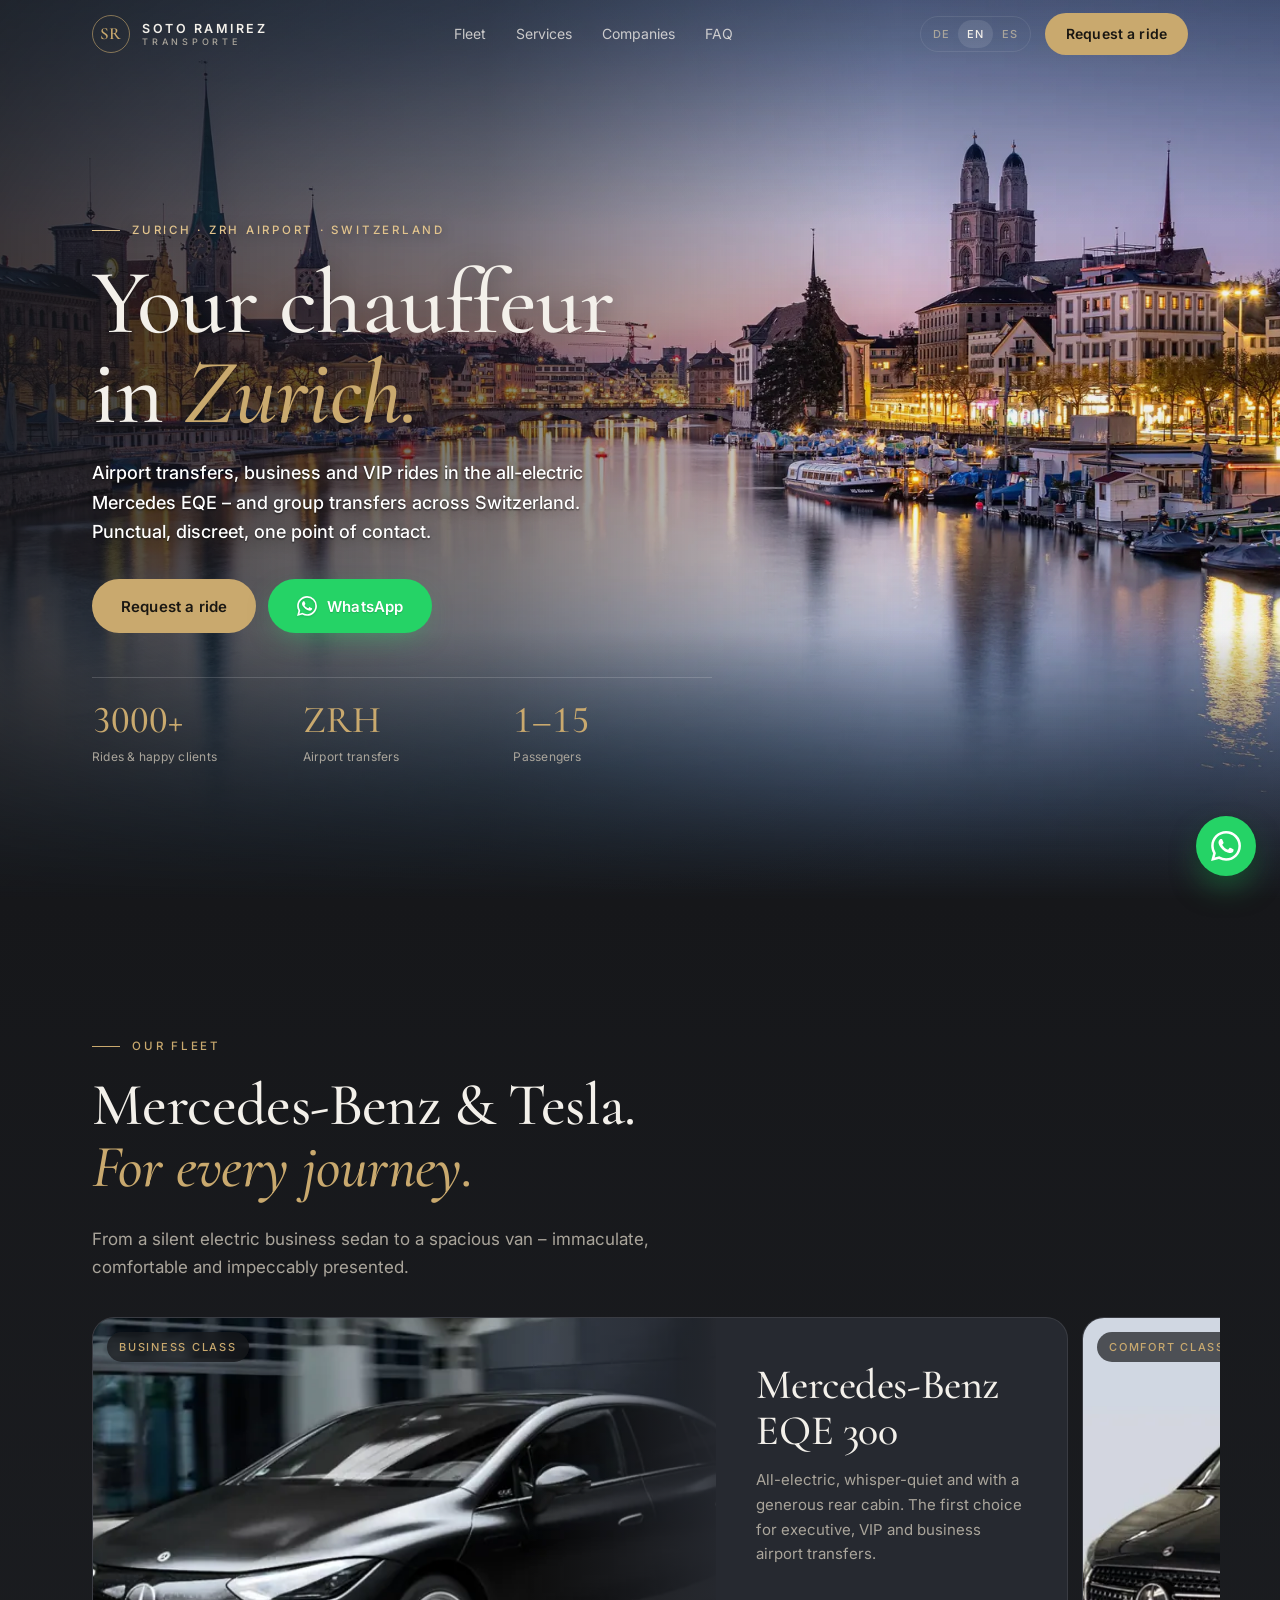
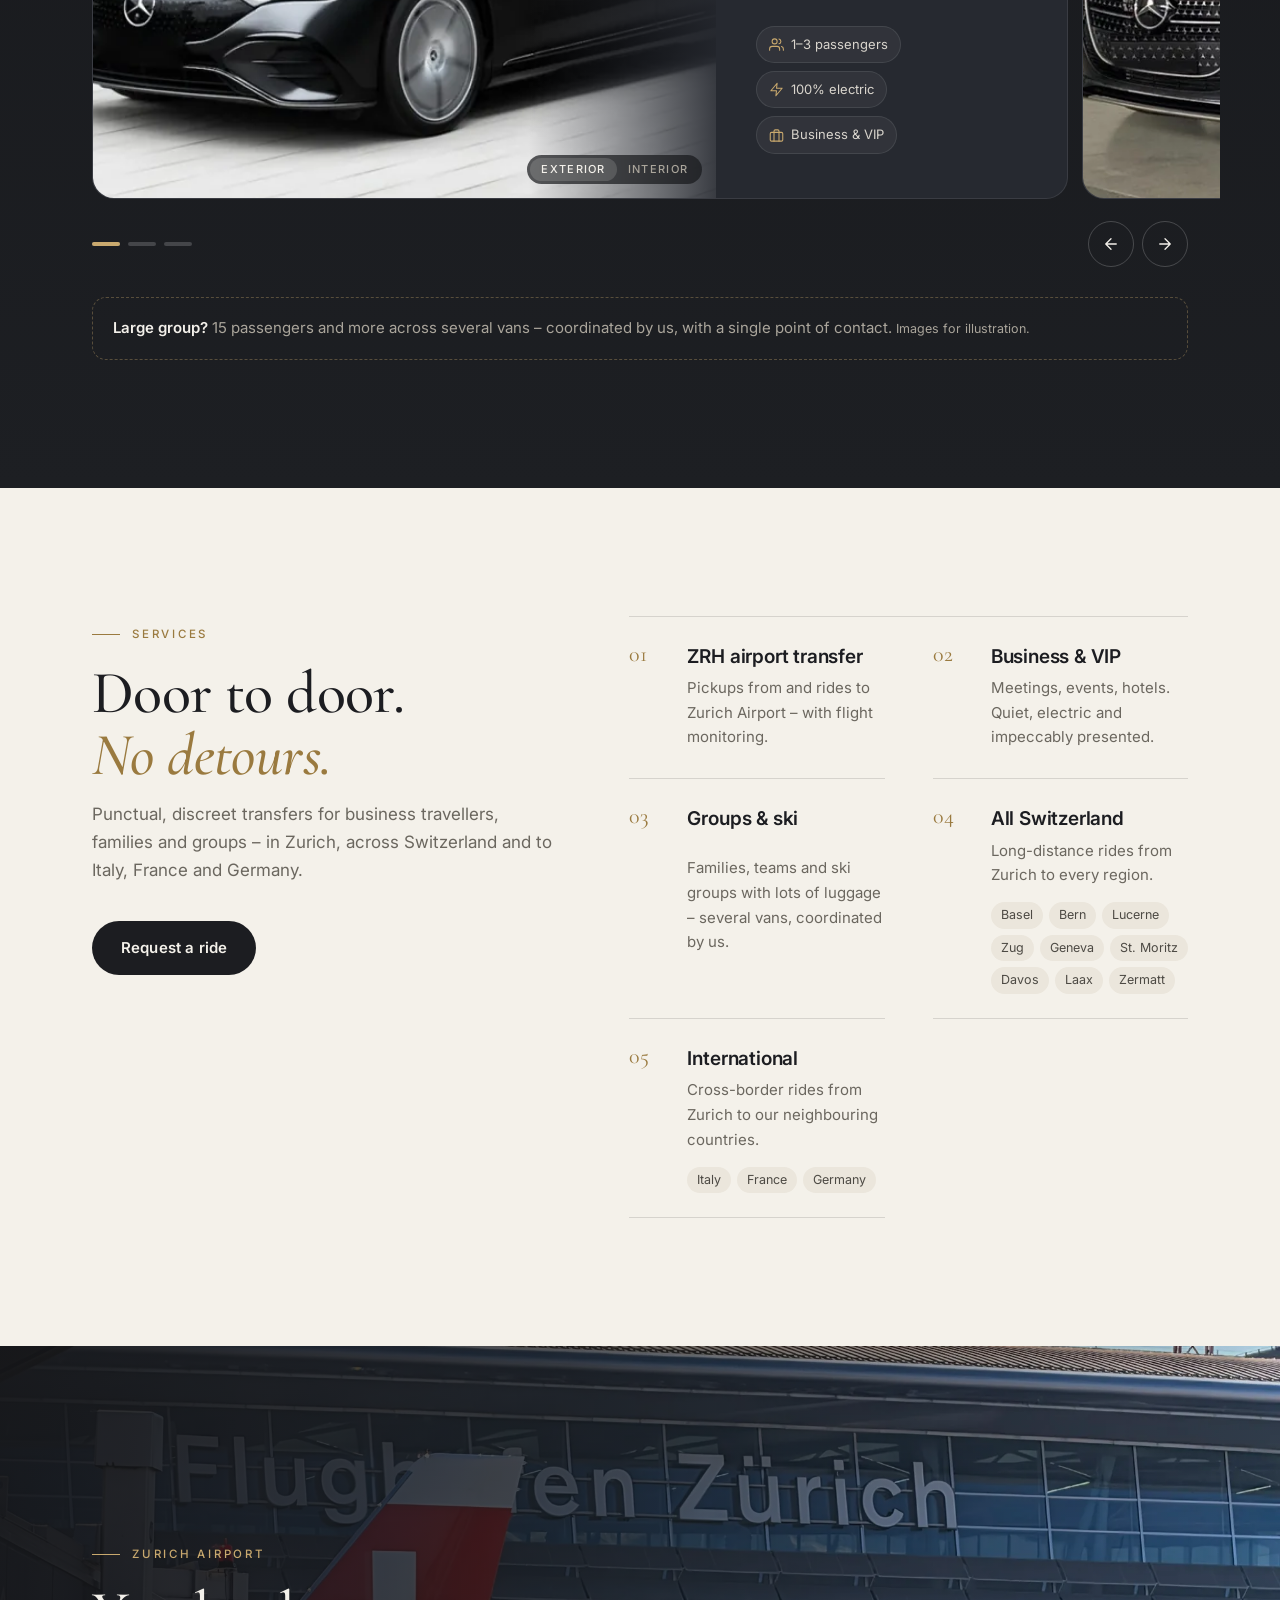
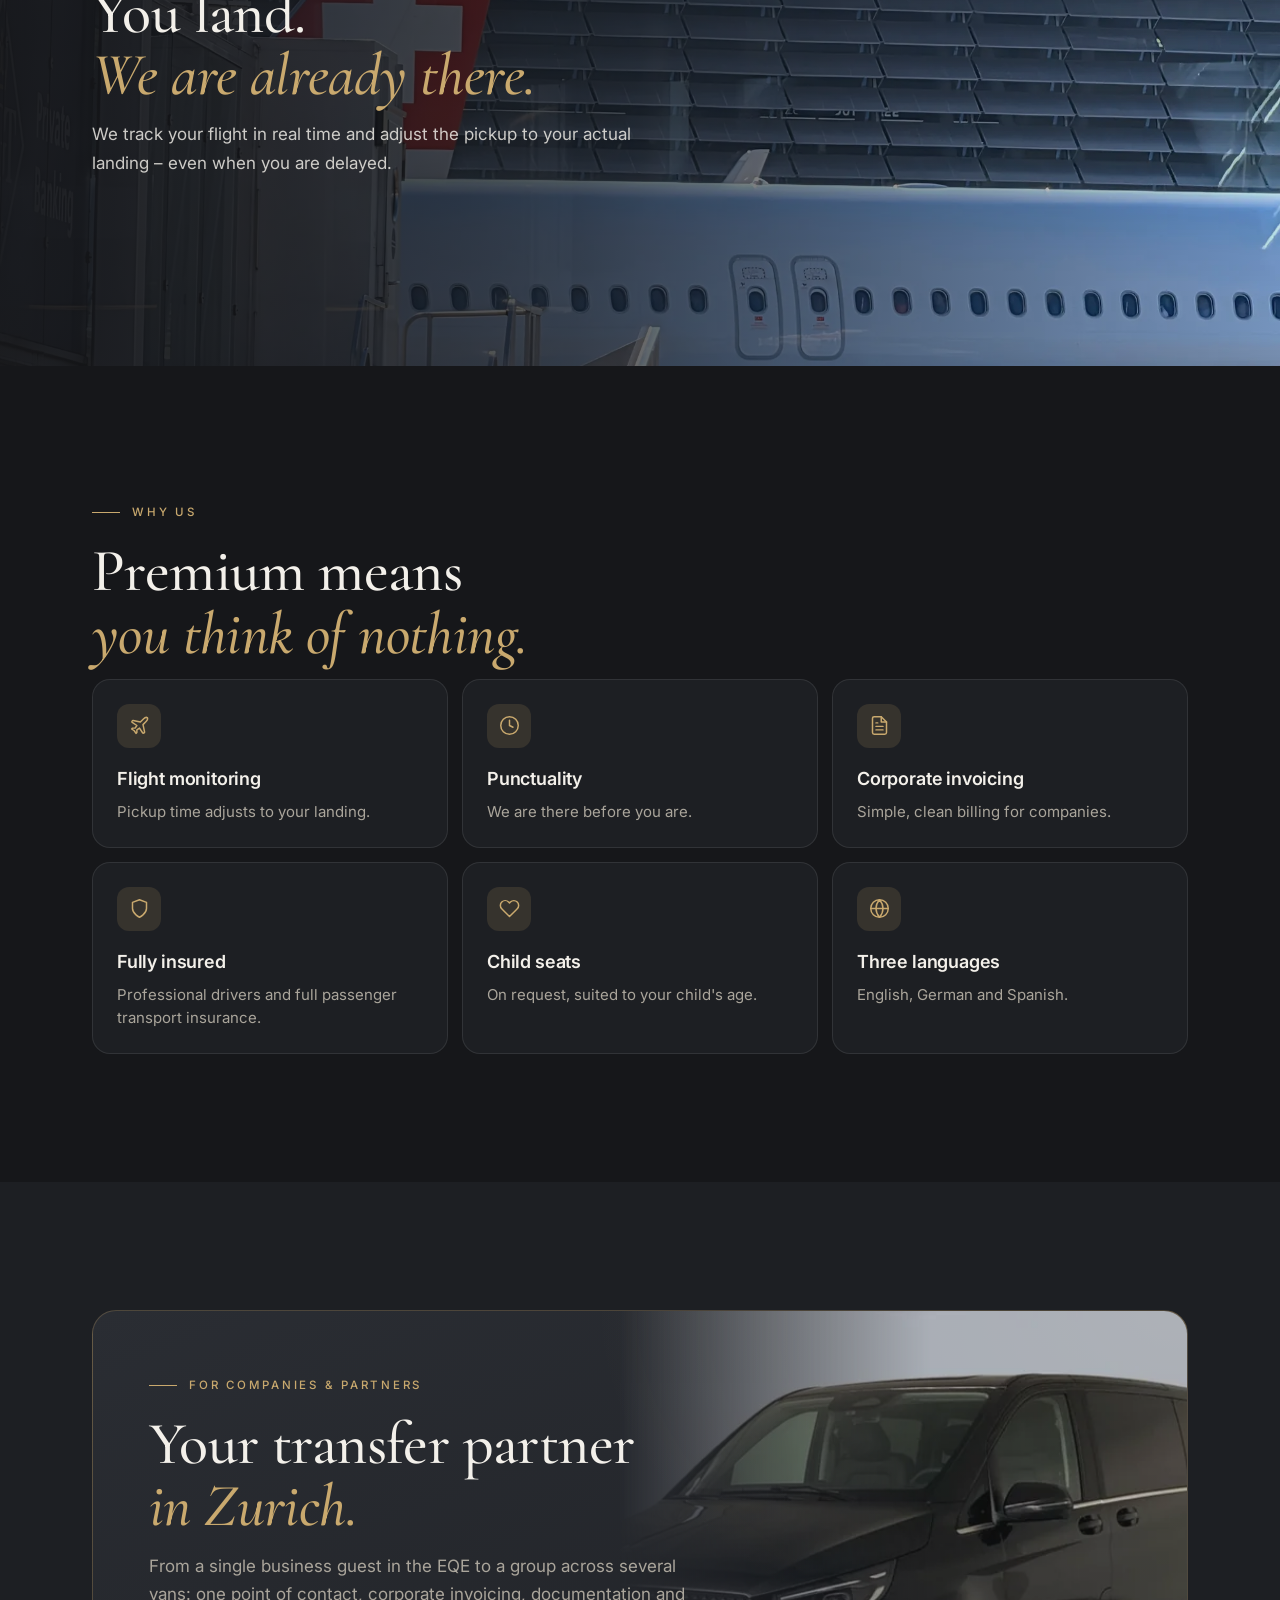
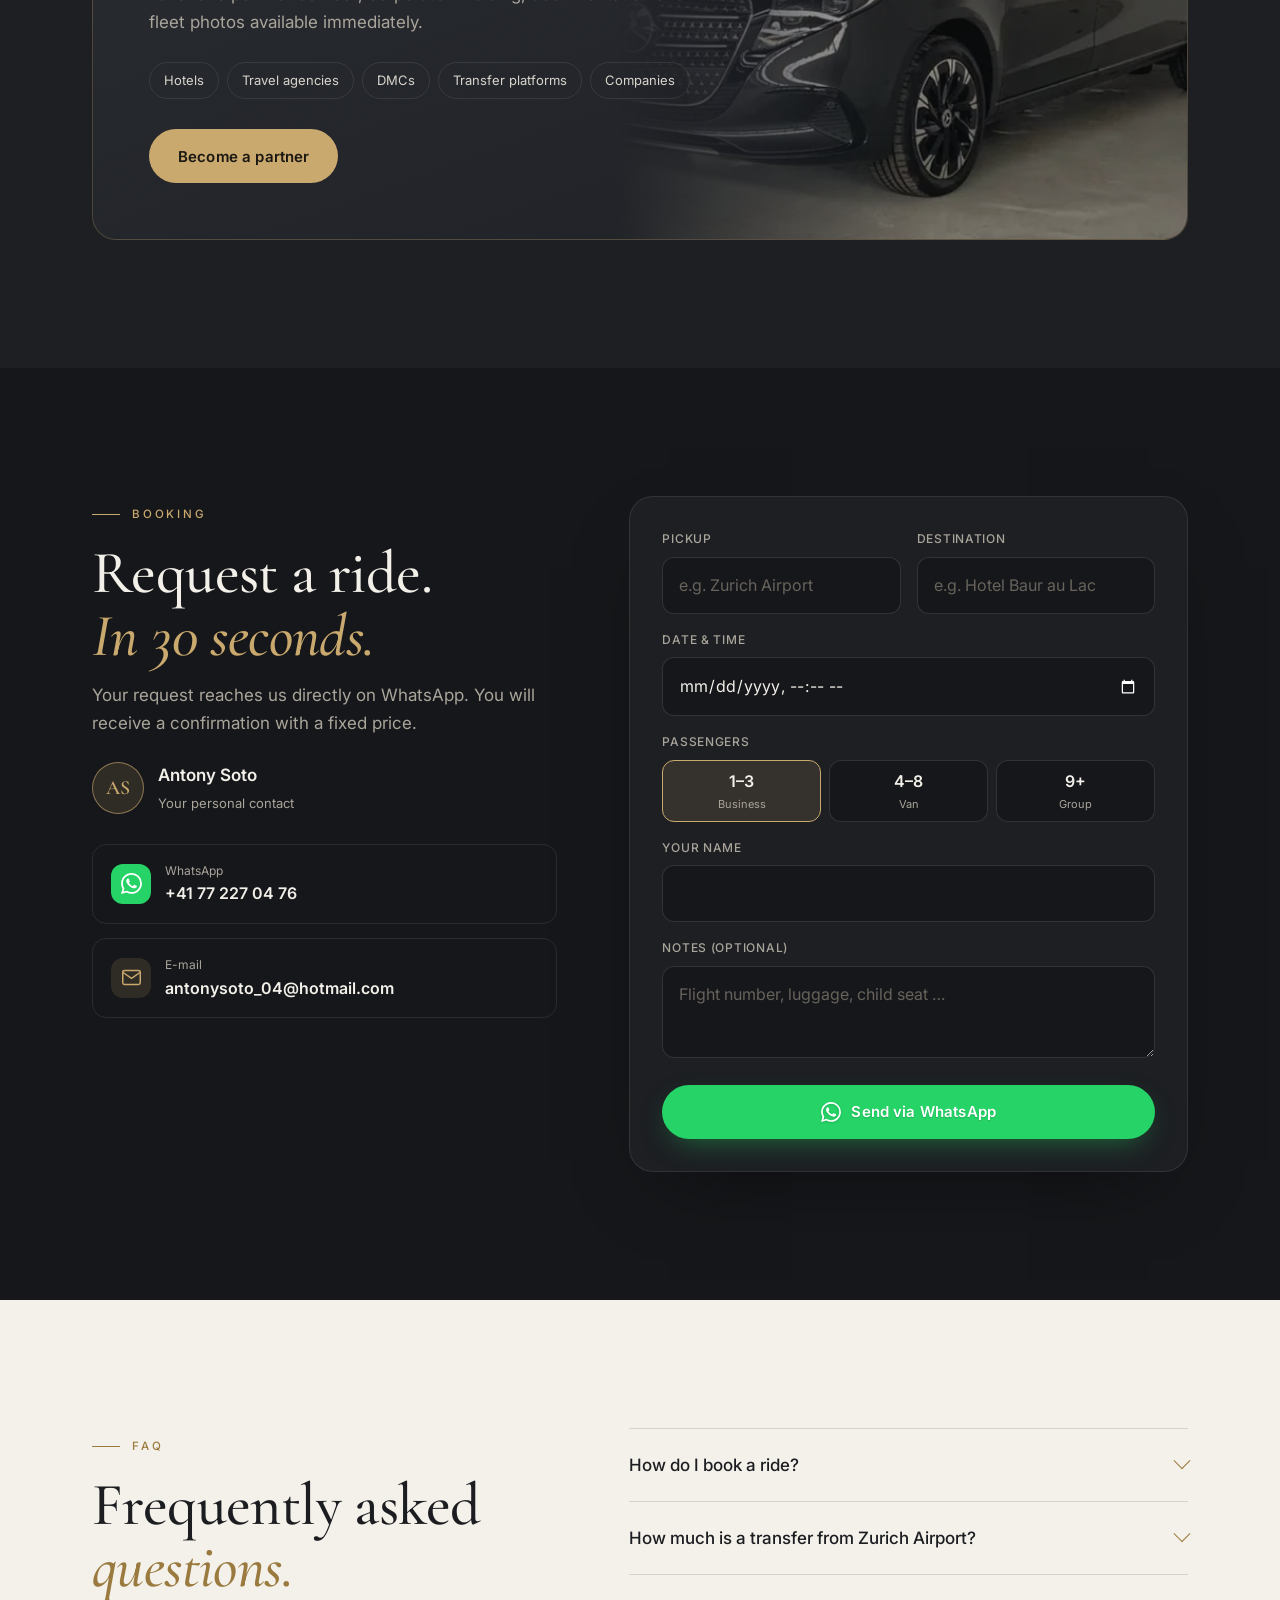
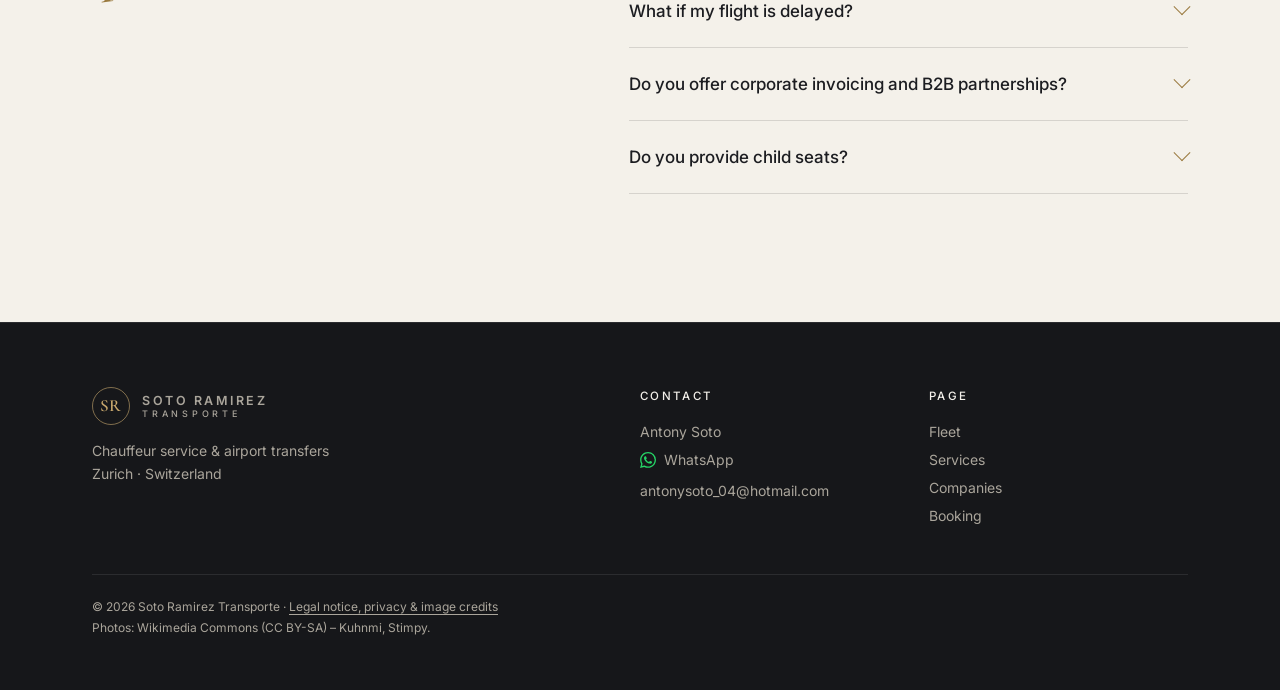
==== index.html @ fb83e397 "Sitio web Soto Executive (sotorexecutive.ch) Co-Authored-By: Claude Opus 5.5 <noreply@anthropic.com>" ====
<!doctype html>
<html lang="en">
<head>
<meta charset="utf-8">
<meta name="viewport" content="width=device-width, initial-scale=1, viewport-fit=cover">
<title>Chauffeur &amp; Airport Transfer Zurich | Soto Ramirez Transporte</title>
<meta name="description" content="Premium chauffeur service in Zurich: Zurich Airport (ZRH) transfers, business &amp; VIP rides in the all-electric Mercedes EQE, group and ski transfers by V-Class. All of Switzerland. Request a ride on WhatsApp.">
<meta name="theme-color" content="#16171a">
<link rel="canonical" href="https://sotorexecutive.ch/">
<link rel="alternate" hreflang="en" href="https://sotorexecutive.ch/">
<link rel="alternate" hreflang="de" href="https://sotorexecutive.ch/de/">
<link rel="alternate" hreflang="es" href="https://sotorexecutive.ch/es/">
<link rel="alternate" hreflang="x-default" href="https://sotorexecutive.ch/">
<meta property="og:type" content="website">
<meta property="og:locale" content="en_GB">
<meta property="og:site_name" content="Soto Ramirez Transporte">
<meta property="og:title" content="Chauffeur &amp; Airport Transfer Zurich">
<meta property="og:description" content="Business, VIP and group transfers from Zurich and ZRH airport – across Switzerland.">
<meta property="og:url" content="https://sotorexecutive.ch/">
<meta property="og:image" content="https://sotorexecutive.ch/assets/img/og.jpg">
<meta name="twitter:card" content="summary_large_image">
<link rel="icon" href="assets/favicon.svg" type="image/svg+xml">
<link rel="preload" as="image" href="assets/img/zurich-1200.webp" imagesrcset="assets/img/zurich-1200.webp 1200w, assets/img/zurich-2000.webp 2000w" imagesizes="100vw">
<link rel="preconnect" href="https://fonts.googleapis.com">
<link rel="preconnect" href="https://fonts.gstatic.com" crossorigin>
<link rel="stylesheet" href="https://fonts.googleapis.com/css2?family=Cormorant+Garamond:ital,wght@0,500;0,600;1,500&family=Inter:wght@400;500;600&display=swap">
<link rel="stylesheet" href="assets/styles.css">
<script>document.documentElement.classList.add('js')</script>
<script type="application/ld+json">
{
  "@context": "https://schema.org",
  "@graph": [
    {
      "@type": "LocalBusiness",
      "@id": "https://sotorexecutive.ch/#business",
      "name": "Soto Ramirez Transporte",
      "description": "Premium chauffeur service and airport transfers in Zurich and across Switzerland.",
      "url": "https://sotorexecutive.ch/",
      "telephone": "+41772270476",
      "image": "https://sotorexecutive.ch/assets/img/og.jpg",
      "address": {"@type": "PostalAddress", "addressLocality": "Zürich", "addressRegion": "ZH", "addressCountry": "CH"},
      "geo": {"@type": "GeoCoordinates", "latitude": 47.3769, "longitude": 8.5417},
      "areaServed": [
        {"@type": "City", "name": "Zürich"},
        {"@type": "Airport", "name": "Zurich Airport", "iataCode": "ZRH"},
        {"@type": "Country", "name": "Switzerland"},
        {"@type": "Country", "name": "Italy"},
        {"@type": "Country", "name": "France"},
        {"@type": "Country", "name": "Germany"}
      ],
      "knowsLanguage": ["de", "en", "es"],
      "hasOfferCatalog": {
        "@type": "OfferCatalog",
        "name": "Transfer services",
        "itemListElement": [
          {"@type": "Offer", "itemOffered": {"@type": "Service", "name": "Zurich Airport transfer (ZRH)"}},
          {"@type": "Offer", "itemOffered": {"@type": "Service", "name": "Business & VIP chauffeur service"}},
          {"@type": "Offer", "itemOffered": {"@type": "Service", "name": "Group and ski transfers"}},
          {"@type": "Offer", "itemOffered": {"@type": "Service", "name": "Long-distance rides across Switzerland"}},
          {"@type": "Offer", "itemOffered": {"@type": "Service", "name": "International rides to Italy, France and Germany"}}
        ]
      }
    },
    {
      "@type": "FAQPage",
      "mainEntity": [
        {"@type": "Question", "name": "How do I book a ride?", "acceptedAnswer": {"@type": "Answer", "text": "Fill in the request form or message us directly on WhatsApp. You will receive a confirmation with a fixed price."}},
        {"@type": "Question", "name": "How much is a transfer from Zurich Airport?", "acceptedAnswer": {"@type": "Answer", "text": "The price depends on route, vehicle and time. Send us your pickup and destination and you will receive a binding quote in advance."}},
        {"@type": "Question", "name": "What if my flight is delayed?", "acceptedAnswer": {"@type": "Answer", "text": "We monitor your flight and adjust the pickup time to your actual landing."}},
        {"@type": "Question", "name": "Do you offer corporate invoicing and B2B partnerships?", "acceptedAnswer": {"@type": "Answer", "text": "Yes. Companies, hotels, travel agencies and DMCs get corporate invoicing and a dedicated point of contact."}},
        {"@type": "Question", "name": "Do you provide child seats?", "acceptedAnswer": {"@type": "Answer", "text": "Yes, on request. Please include the child's age in your request."}}
      ]
    }
  ]
}
</script>
</head>
<body>
<svg width="0" height="0" style="position:absolute" aria-hidden="true">
  <defs>
    <symbol id="i-wa" viewBox="0 0 24 24" fill="currentColor"><path d="M17.472 14.382c-.297-.149-1.758-.867-2.03-.967-.273-.099-.471-.148-.67.15-.197.297-.767.966-.94 1.164-.173.199-.347.223-.644.075-.297-.15-1.255-.463-2.39-1.475-.883-.788-1.48-1.761-1.653-2.059-.173-.297-.018-.458.13-.606.134-.133.298-.347.446-.52.149-.174.198-.298.298-.497.099-.198.05-.371-.025-.52-.075-.149-.669-1.612-.916-2.207-.242-.579-.487-.5-.669-.51-.173-.008-.371-.01-.57-.01-.198 0-.52.074-.792.372-.272.297-1.04 1.016-1.04 2.479 0 1.462 1.065 2.875 1.213 3.074.149.198 2.096 3.2 5.077 4.487.709.306 1.262.489 1.694.625.712.227 1.36.195 1.871.118.571-.085 1.758-.719 2.006-1.413.248-.694.248-1.289.173-1.413-.074-.124-.272-.198-.57-.347m-5.421 7.403h-.004a9.87 9.87 0 01-5.031-1.378l-.361-.214-3.741.982.998-3.648-.235-.374a9.86 9.86 0 01-1.51-5.26c.001-5.45 4.436-9.884 9.888-9.884 2.64 0 5.122 1.03 6.988 2.898a9.825 9.825 0 012.893 6.994c-.003 5.45-4.437 9.884-9.885 9.884m8.413-18.297A11.815 11.815 0 0012.05 0C5.495 0 .16 5.335.157 11.892c0 2.096.547 4.142 1.588 5.945L.057 24l6.305-1.654a11.882 11.882 0 005.683 1.448h.005c6.554 0 11.89-5.335 11.893-11.893a11.821 11.821 0 00-3.48-8.413Z"/></symbol>
    <symbol id="i-mail" viewBox="0 0 24 24" fill="none" stroke="currentColor" stroke-width="1.7" stroke-linecap="round" stroke-linejoin="round"><rect x="2" y="4" width="20" height="16" rx="2"/><path d="m22 6-10 7L2 6"/></symbol>
    <symbol id="i-left" viewBox="0 0 24 24" fill="none" stroke="currentColor" stroke-width="1.7" stroke-linecap="round" stroke-linejoin="round"><path d="M19 12H5M12 19l-7-7 7-7"/></symbol>
    <symbol id="i-right" viewBox="0 0 24 24" fill="none" stroke="currentColor" stroke-width="1.7" stroke-linecap="round" stroke-linejoin="round"><path d="M5 12h14M12 5l7 7-7 7"/></symbol>
    <symbol id="i-users" viewBox="0 0 24 24" fill="none" stroke="currentColor" stroke-width="1.7" stroke-linecap="round" stroke-linejoin="round"><path d="M17 21v-2a4 4 0 0 0-4-4H5a4 4 0 0 0-4 4v2"/><circle cx="9" cy="7" r="4"/><path d="M23 21v-2a4 4 0 0 0-3-3.87M16 3.13a4 4 0 0 1 0 7.75"/></symbol>
    <symbol id="i-bolt" viewBox="0 0 24 24" fill="none" stroke="currentColor" stroke-width="1.7" stroke-linecap="round" stroke-linejoin="round"><path d="M13 2 3 14h9l-1 8 10-12h-9l1-8z"/></symbol>
    <symbol id="i-case" viewBox="0 0 24 24" fill="none" stroke="currentColor" stroke-width="1.7" stroke-linecap="round" stroke-linejoin="round"><rect x="2" y="7" width="20" height="14" rx="2"/><path d="M16 21V5a2 2 0 0 0-2-2h-4a2 2 0 0 0-2 2v16"/></symbol>
    <symbol id="i-plane" viewBox="0 0 24 24" fill="none" stroke="currentColor" stroke-width="1.7" stroke-linecap="round" stroke-linejoin="round"><path d="M17.8 19.2 16 11l3.5-3.5C21 6 21.5 4 21 3c-1-.5-3 0-4.5 1.5L13 8 4.8 6.2c-.5-.1-.9.1-1.1.5l-.3.5c-.2.5-.1 1 .3 1.3L9 12l-2 3H4l-1 1 3 2 2 3 1-1v-3l3-2 3.5 5.3c.3.4.8.5 1.3.3l.5-.2c.4-.3.6-.7.5-1.2z"/></symbol>
    <symbol id="i-clock" viewBox="0 0 24 24" fill="none" stroke="currentColor" stroke-width="1.7" stroke-linecap="round" stroke-linejoin="round"><circle cx="12" cy="12" r="10"/><path d="M12 6v6l4 2"/></symbol>
    <symbol id="i-file" viewBox="0 0 24 24" fill="none" stroke="currentColor" stroke-width="1.7" stroke-linecap="round" stroke-linejoin="round"><path d="M14 2H6a2 2 0 0 0-2 2v16a2 2 0 0 0 2 2h12a2 2 0 0 0 2-2V8z"/><path d="M14 2v6h6M16 13H8M16 17H8M10 9H8"/></symbol>
    <symbol id="i-shield" viewBox="0 0 24 24" fill="none" stroke="currentColor" stroke-width="1.7" stroke-linecap="round" stroke-linejoin="round"><path d="M12 22s8-4 8-10V5l-8-3-8 3v7c0 6 8 10 8 10z"/></symbol>
    <symbol id="i-globe" viewBox="0 0 24 24" fill="none" stroke="currentColor" stroke-width="1.7" stroke-linecap="round" stroke-linejoin="round"><circle cx="12" cy="12" r="10"/><path d="M2 12h20M12 2a15.3 15.3 0 0 1 4 10 15.3 15.3 0 0 1-4 10 15.3 15.3 0 0 1-4-10 15.3 15.3 0 0 1 4-10z"/></symbol>
    <symbol id="i-heart" viewBox="0 0 24 24" fill="none" stroke="currentColor" stroke-width="1.7" stroke-linecap="round" stroke-linejoin="round"><path d="M20.84 4.61a5.5 5.5 0 0 0-7.78 0L12 5.67l-1.06-1.06a5.5 5.5 0 0 0-7.78 7.78l1.06 1.06L12 21.23l7.78-7.78 1.06-1.06a5.5 5.5 0 0 0 0-7.78z"/></symbol>
  </defs>
</svg>
<a class="skip" href="#main">Skip to content</a>

<header class="top">
  <div class="wrap">
    <a class="logo" href="./" aria-label="Soto Ramirez Transporte – Home">
      <span class="logo-mark" translate="no">SR</span>
      <span class="logo-text" translate="no">SOTO RAMIREZ<small>TRANSPORTE</small></span>
    </a>
    <ul class="menu">
      <li><a href="#fleet">Fleet</a></li>
      <li><a href="#services">Services</a></li>
      <li><a href="#partners">Companies</a></li>
      <li><a href="#faq">FAQ</a></li>
    </ul>
    <div class="top-right">
      <nav class="lang" aria-label="Language"><a href="de/" hreflang="de">DE</a><a href="./" aria-current="page" hreflang="en">EN</a><a href="es/" hreflang="es">ES</a></nav>
      <a class="btn btn-gold btn-sm" href="#book">Request a ride</a>
    </div>
  </div>
</header>

<main id="main">
  <div class="hero">
    <div class="hero-bg">
      <img src="assets/img/zurich-1200.webp" srcset="assets/img/zurich-1200.webp 1200w, assets/img/zurich-2000.webp 2000w" sizes="100vw" alt="Zurich at blue hour with the Limmat river, Fraumünster and Grossmünster" fetchpriority="high">
    </div>
    <div class="wrap intro">
      <p class="eyebrow">Zurich · ZRH Airport · Switzerland</p>
      <h1>Your chauffeur<br>in <em>Zurich.</em></h1>
      <p class="lead">Airport transfers, business and VIP rides in the all-electric Mercedes EQE – and group transfers across Switzerland. Punctual, discreet, one point of contact.</p>
      <div class="cta">
        <a class="btn btn-gold" href="#book">Request a ride</a>
        <a class="btn btn-wa" href="https://wa.me/41772270476" target="_blank" rel="noopener"><svg><use href="#i-wa"/></svg>WhatsApp</a>
      </div>
      <!-- Key figures: example values – replace with real numbers before publishing (data-count) -->
      <ul class="hero-facts stats">
        <li><strong><span data-count="3000">3000</span>+</strong><span>Rides &amp; happy clients</span></li>
        <li><strong>ZRH</strong><span>Airport transfers</span></li>
        <li><strong>1–15</strong><span>Passengers</span></li>
      </ul>
    </div>
  </div>

  <section class="fleet" id="fleet" aria-labelledby="h-fleet">
    <div class="wrap">
      <div class="head-row reveal">
        <div>
          <p class="eyebrow">Our fleet</p>
          <h2 id="h-fleet">Mercedes-Benz &amp; Tesla.<br><em>For every journey.</em></h2>
        </div>
        <p class="sub">From a silent electric business sedan to a spacious van – immaculate, comfortable and impeccably presented.</p>
      </div>

      <div class="slider reveal" aria-roledescription="carousel" aria-label="Fleet">
        <div class="track">
          <article class="slide" aria-roledescription="slide" aria-label="1 / 3">
            <div class="slide-img gallery">
              <span class="badge">Business Class</span>
              <img src="assets/img/eqe-800.webp" srcset="assets/img/eqe-800.webp 800w, assets/img/eqe-1200.webp 1200w" sizes="(min-width:980px) 700px, 90vw" alt="Black Mercedes-Benz EQE 300, all-electric business sedan" loading="lazy" width="1200" height="675">
              <img src="assets/img/eqe-interior-800.webp" srcset="assets/img/eqe-interior-800.webp 800w, assets/img/eqe-interior-1600.webp 1600w" sizes="(min-width:980px) 700px, 90vw" alt="Mercedes-Benz EQE interior with ambient lighting" loading="lazy" width="1600" height="1067">
              <div class="views" role="group" aria-label="View"><button type="button" aria-pressed="true">Exterior</button><button type="button" aria-pressed="false">Interior</button></div>
            </div>
            <div class="slide-body">
              <h3>Mercedes-Benz EQE 300</h3>
              <p>All-electric, whisper-quiet and with a generous rear cabin. The first choice for executive, VIP and business airport transfers.</p>
              <ul class="specs">
                <li><svg><use href="#i-users"/></svg>1–3 passengers</li>
                <li><svg><use href="#i-bolt"/></svg>100% electric</li>
                <li><svg><use href="#i-case"/></svg>Business &amp; VIP</li>
              </ul>
            </div>
          </article>
          <article class="slide" aria-roledescription="slide" aria-label="2 / 3">
            <div class="slide-img">
              <span class="badge">Comfort Class</span>
              <img src="assets/img/v-klasse-800.webp" srcset="assets/img/v-klasse-800.webp 800w, assets/img/v-klasse-1024.webp 1024w" sizes="(min-width:980px) 700px, 90vw" alt="Black Mercedes-Benz V-Class" loading="lazy" width="1024" height="640">
            </div>
            <div class="slide-body">
              <h3>Mercedes V-Class</h3>
              <p>A generous cabin for families, groups and ski trips – with plenty of room for luggage and equipment.</p>
              <ul class="specs">
                <li><svg><use href="#i-users"/></svg>up to 7 passengers</li>
                <li><svg><use href="#i-case"/></svg>Lots of luggage</li>
                <li><svg><use href="#i-heart"/></svg>Family &amp; ski</li>
              </ul>
            </div>
          </article>
          <article class="slide" aria-roledescription="slide" aria-label="3 / 3">
            <div class="slide-img">
              <span class="badge">Business Class</span>
              <img src="assets/img/tesla-model-s-768.webp" alt="Black Tesla Model S" loading="lazy" width="768" height="510">
            </div>
            <div class="slide-body">
              <h3>Tesla Model S</h3>
              <p>All-electric sedan in black – quiet, spacious and modern. Ideal for business rides and longer journeys.</p>
              <ul class="specs">
                <li><svg><use href="#i-users"/></svg>1–3 passengers</li>
                <li><svg><use href="#i-bolt"/></svg>100% electric</li>
                <li><svg><use href="#i-case"/></svg>Business</li>
              </ul>
            </div>
          </article>
        </div>
        <div class="slider-ui">
          <div class="dots"></div>
          <div class="arrows">
            <button class="prev" type="button" aria-label="Previous vehicle"><svg><use href="#i-left"/></svg></button>
            <button class="next" type="button" aria-label="Next vehicle"><svg><use href="#i-right"/></svg></button>
          </div>
        </div>
      </div>

      <p class="fleet-note reveal"><strong>Large group?</strong> 15 passengers and more across several vans – coordinated by us, with a single point of contact. <small>Images for illustration.</small></p>
    </div>
  </section>

  <section class="light" id="services" aria-labelledby="h-services">
    <div class="wrap split">
      <div class="reveal">
        <p class="eyebrow">Services</p>
        <h2 id="h-services">Door to door.<br><em>No detours.</em></h2>
        <p class="sub">Punctual, discreet transfers for business travellers, families and groups – in Zurich, across Switzerland and to Italy, France and Germany.</p>
        <a class="btn btn-dark" href="#book">Request a ride</a>
      </div>
      <ul class="services reveal">
        <li><span class="n">01</span><h3>ZRH airport transfer</h3><p>Pickups from and rides to Zurich Airport – with flight monitoring.</p></li>
        <li><span class="n">02</span><h3>Business &amp; VIP</h3><p>Meetings, events, hotels. Quiet, electric and impeccably presented.</p></li>
        <li><span class="n">03</span><h3>Groups &amp; ski</h3><p>Families, teams and ski groups with lots of luggage – several vans, coordinated by us.</p></li>
        <li><span class="n">04</span><h3>All Switzerland</h3><p>Long-distance rides from Zurich to every region.</p>
          <p class="cities"><span>Basel</span><span>Bern</span><span>Lucerne</span><span>Zug</span><span>Geneva</span><span>St. Moritz</span><span>Davos</span><span>Laax</span><span>Zermatt</span></p></li>
        <li><span class="n">05</span><h3>International</h3><p>Cross-border rides from Zurich to our neighbouring countries.</p>
          <p class="cities"><span>Italy</span><span>France</span><span>Germany</span></p></li>
      </ul>
    </div>
  </section>

  <section class="band" aria-labelledby="h-airport">
    <div class="band-inner">
      <img src="assets/img/flughafen-800.webp" srcset="assets/img/flughafen-800.webp 800w, assets/img/flughafen-2000.webp 2000w" sizes="100vw" alt="Zurich Airport with a Swiss aircraft at the gate" loading="lazy">
      <div class="wrap reveal">
        <p class="eyebrow">Zurich Airport</p>
        <h2 id="h-airport">You land.<br><em>We are already there.</em></h2>
        <p class="sub">We track your flight in real time and adjust the pickup to your actual landing – even when you are delayed.</p>
      </div>
    </div>
  </section>

  <section aria-labelledby="h-why">
    <div class="wrap">
      <div class="head-row reveal">
        <div>
          <p class="eyebrow">Why us</p>
          <h2 id="h-why">Premium means<br><em>you think of nothing.</em></h2>
        </div>
      </div>
      <ul class="features">
        <li class="reveal"><span class="ico"><svg><use href="#i-plane"/></svg></span><h3>Flight monitoring</h3><p>Pickup time adjusts to your landing.</p></li>
        <li class="reveal"><span class="ico"><svg><use href="#i-clock"/></svg></span><h3>Punctuality</h3><p>We are there before you are.</p></li>
        <li class="reveal"><span class="ico"><svg><use href="#i-file"/></svg></span><h3>Corporate invoicing</h3><p>Simple, clean billing for companies.</p></li>
        <li class="reveal"><span class="ico"><svg><use href="#i-shield"/></svg></span><h3>Fully insured</h3><p>Professional drivers and full passenger transport insurance.</p></li>
        <li class="reveal"><span class="ico"><svg><use href="#i-heart"/></svg></span><h3>Child seats</h3><p>On request, suited to your child's age.</p></li>
        <li class="reveal"><span class="ico"><svg><use href="#i-globe"/></svg></span><h3>Three languages</h3><p>English, German and Spanish.</p></li>
      </ul>
    </div>
  </section>

  <section class="b2b" id="partners" aria-labelledby="h-b2b">
    <div class="wrap">
      <div class="b2b-card reveal">
        <img class="b2b-img" src="assets/img/v-klasse-800.webp" alt="" loading="lazy">
        <p class="eyebrow">For companies &amp; partners</p>
        <h2 id="h-b2b">Your transfer partner<br><em>in Zurich.</em></h2>
        <p class="sub">From a single business guest in the EQE to a group across several vans: one point of contact, corporate invoicing, documentation and fleet photos available immediately.</p>
        <ul class="b2b-list"><li>Hotels</li><li>Travel agencies</li><li>DMCs</li><li>Transfer platforms</li><li>Companies</li></ul>
        <a class="btn btn-gold" href="https://wa.me/41772270476?text=Hello%20Antony%2C%20I%20am%20interested%20in%20a%20B2B%20partnership." target="_blank" rel="noopener">Become a partner</a>
      </div>
    </div>
  </section>

  <section class="book" id="book" aria-labelledby="h-book">
    <div class="wrap split">
      <div class="reveal">
        <p class="eyebrow">Booking</p>
        <h2 id="h-book">Request a ride.<br><em>In 30 seconds.</em></h2>
        <p class="sub">Your request reaches us directly on WhatsApp. You will receive a confirmation with a fixed price.</p>
        <div class="person"><span class="avatar" translate="no">AS</span><span><strong translate="no">Antony Soto</strong><small>Your personal contact</small></span></div>
        <div class="book-aside">
          <a class="contact-line" href="https://wa.me/41772270476" target="_blank" rel="noopener"><span class="ico ico-wa"><svg><use href="#i-wa"/></svg></span><span><small>WhatsApp</small><strong>+41 77 227 04 76</strong></span></a>
          <a class="contact-line" href="mailto:antonysoto_04@hotmail.com"><span class="ico"><svg><use href="#i-mail"/></svg></span><span><small>E-mail</small><strong translate="no">antonysoto_04@hotmail.com</strong></span></a>
        </div>
      </div>
      <form id="booking" class="form reveal" data-intro="Hello Antony, I would like to request a ride:" data-subject="Ride request">
        <div class="field"><label for="f-from">Pickup</label><input id="f-from" name="from" data-label="Pickup" required placeholder="e.g. Zurich Airport"></div>
        <div class="field"><label for="f-to">Destination</label><input id="f-to" name="to" data-label="Destination" required placeholder="e.g. Hotel Baur au Lac"></div>
        <div class="field full"><label for="f-when">Date &amp; time</label><input id="f-when" name="when" data-label="Date" type="datetime-local" required></div>
        <fieldset class="full">
          <legend>Passengers</legend>
          <div class="pax">
            <input type="radio" id="p1" name="pax" value="1–3 (Business)" data-label="Passengers" checked><label for="p1">1–3<small>Business</small></label>
            <input type="radio" id="p2" name="pax" value="4–8 (Van)" data-label="Passengers"><label for="p2">4–8<small>Van</small></label>
            <input type="radio" id="p3" name="pax" value="9+ (several vans)" data-label="Passengers"><label for="p3">9+<small>Group</small></label>
          </div>
        </fieldset>
        <div class="field full"><label for="f-name">Your name</label><input id="f-name" name="name" data-label="Name" required autocomplete="name"></div>
        <div class="field full"><label for="f-notes">Notes (optional)</label><textarea id="f-notes" name="notes" data-label="Notes" rows="2" placeholder="Flight number, luggage, child seat …"></textarea></div>
        <div class="full actions">
          <button class="btn btn-wa" type="submit"><svg><use href="#i-wa"/></svg>Send via WhatsApp</button>
        </div>
      </form>
    </div>
  </section>

  <section class="light" id="faq" aria-labelledby="h-faq">
    <div class="wrap split">
      <div class="reveal">
        <p class="eyebrow">FAQ</p>
        <h2 id="h-faq">Frequently asked<br><em>questions.</em></h2>
      </div>
      <div class="reveal">
        <details><summary>How do I book a ride?</summary><p>Fill in the request form or message us directly on WhatsApp. You will receive a confirmation with a fixed price.</p></details>
        <details><summary>How much is a transfer from Zurich Airport?</summary><p>The price depends on route, vehicle and time. Send us your pickup and destination and you will receive a binding quote in advance.</p></details>
        <details><summary>What if my flight is delayed?</summary><p>We monitor your flight and adjust the pickup time to your actual landing.</p></details>
        <details><summary>Do you offer corporate invoicing and B2B partnerships?</summary><p>Yes. Companies, hotels, travel agencies and DMCs get corporate invoicing and a dedicated point of contact.</p></details>
        <details><summary>Do you provide child seats?</summary><p>Yes, on request. Please include the child's age in your request.</p></details>
      </div>
    </div>
  </section>
</main>

<footer>
  <div class="wrap">
    <div class="foot">
      <div>
        <a class="logo" href="./"><span class="logo-mark" translate="no">SR</span><span class="logo-text" translate="no">SOTO RAMIREZ<small>TRANSPORTE</small></span></a>
        <p>Chauffeur service &amp; airport transfers<br>Zurich · Switzerland</p>
      </div>
      <div>
        <h4>Contact</h4>
        <ul>
          <li translate="no">Antony Soto</li>
          <li><a class="foot-wa" href="https://wa.me/41772270476" target="_blank" rel="noopener"><svg><use href="#i-wa"/></svg>WhatsApp</a></li>
          <li><a href="mailto:antonysoto_04@hotmail.com" translate="no">antonysoto_04@hotmail.com</a></li>
        </ul>
      </div>
      <div>
        <h4>Page</h4>
        <ul>
          <li><a href="#fleet">Fleet</a></li>
          <li><a href="#services">Services</a></li>
          <li><a href="#partners">Companies</a></li>
          <li><a href="#book">Booking</a></li>
        </ul>
      </div>
    </div>
    <p class="legal">© 2026 Soto Ramirez Transporte · <a href="impressum.html">Legal notice, privacy &amp; image credits</a><br>Photos: Wikimedia Commons (CC BY-SA) – Kuhnmi, Stimpy.</p>
  </div>
</footer>

<div class="bar">
  <a class="btn btn-gold" href="#book">Request a ride</a>
  <a class="btn btn-wa" href="https://wa.me/41772270476" target="_blank" rel="noopener"><svg><use href="#i-wa"/></svg>WhatsApp</a>
</div>
<a class="wa-float" href="https://wa.me/41772270476" target="_blank" rel="noopener" aria-label="WhatsApp"><svg><use href="#i-wa"/></svg></a>

<script src="assets/app.js" defer></script>
</body>
</html>
---- assets/styles.css ----
/* Soto Ramirez Transporte — mobile first */
*,*::before,*::after{box-sizing:border-box}
:root{
  --ink:#16171a;          /* graphite, not pure black */
  --ink-2:#1d1f23;
  --ink-3:#262930;
  --line:rgba(255,255,255,.09);
  --text:#f3f0ea;
  --muted:#aaa59b;
  --gold:#c9a96e;
  --gold-soft:rgba(201,169,110,.14);
  --ivory:#f4f1ea;
  --ivory-2:#ebe6dc;
  --ink-text:#1c1d21;
  --ink-muted:#6b675f;
  --serif:"Cormorant Garamond",Georgia,"Times New Roman",serif;
  --sans:Inter,system-ui,-apple-system,"Segoe UI",Roboto,sans-serif;
  --gut:20px;--max:1160px;--r:18px;
  --ease:cubic-bezier(.2,.7,.2,1);
  color-scheme:dark;
}
html{scroll-behavior:smooth;-webkit-text-size-adjust:100%;scroll-padding-top:70px}
html,body{overflow-x:hidden}
@supports (overflow:clip){html,body{overflow-x:clip}}
body{margin:0;background:var(--ink);color:var(--text);font:400 16px/1.65 var(--sans);-webkit-font-smoothing:antialiased}
a{color:inherit}
img{display:block;max-width:100%}
svg{display:block;flex:none}
.wrap{max-width:var(--max);margin:0 auto;padding:0 var(--gut)}
.skip{position:absolute;left:-9999px}
.skip:focus{left:12px;top:12px;z-index:99;background:var(--text);color:var(--ink);padding:8px 14px;border-radius:8px}
:focus-visible{outline:2px solid var(--gold);outline-offset:3px}

/* ---------- Type ---------- */
.eyebrow{display:inline-flex;align-items:center;gap:12px;margin:0 0 18px;font-size:11.5px;font-weight:500;letter-spacing:.24em;text-transform:uppercase;color:var(--gold)}
.eyebrow::before{content:"";width:28px;height:1px;background:currentColor}
h1,h2{font-family:var(--serif);font-weight:500;letter-spacing:-.01em;text-wrap:balance}
h1{margin:0 0 20px;font-size:clamp(44px,12vw,92px);line-height:.98}
h1 em,h2 em{font-style:italic;color:var(--gold)}
h2{margin:0 0 14px;font-size:clamp(36px,8.5vw,60px);line-height:1.04}
h3{margin:0 0 6px;font-size:18px;font-weight:600;letter-spacing:-.01em}
.sub{margin:0 0 36px;max-width:34em;font-size:17px;color:var(--muted)}

/* ---------- Buttons ---------- */
.btn{display:inline-flex;align-items:center;justify-content:center;gap:10px;min-height:54px;padding:0 28px;border-radius:999px;border:1px solid transparent;font-family:var(--sans);font-size:15px;font-weight:600;line-height:1;letter-spacing:.01em;text-decoration:none;cursor:pointer;transition:background .25s,color .25s,border-color .25s,transform .25s var(--ease)}
.btn:active{transform:scale(.98)}
.btn svg{width:18px;height:18px}
.btn-gold{background:var(--gold);color:#1a1712}
.btn-gold:hover{background:#d6b97f}
.btn-line{background:rgba(255,255,255,.04);color:var(--text);border-color:rgba(255,255,255,.28);-webkit-backdrop-filter:blur(8px);backdrop-filter:blur(8px)}
.btn-line:hover{border-color:var(--text);background:rgba(255,255,255,.1)}
.btn-dark{background:var(--ink-text);color:var(--ivory)}
.btn-dark:hover{background:#000}
.btn-sm{min-height:42px;padding:0 20px;font-size:14px}
/* WhatsApp brand green */
.btn-wa{background:#25d366;color:#fff;text-shadow:0 1px 1px rgba(0,0,0,.18);box-shadow:0 10px 30px -12px rgba(37,211,102,.55)}
.btn-wa:hover{background:#1ebe5b}
.btn-wa svg{width:20px;height:20px;filter:drop-shadow(0 1px 1px rgba(0,0,0,.15))}
.wa-float{position:fixed;right:24px;bottom:24px;z-index:50;display:none;place-items:center;width:60px;height:60px;border-radius:50%;background:#25d366;color:#fff;box-shadow:0 14px 34px -10px rgba(37,211,102,.6),0 4px 12px rgba(0,0,0,.3);transition:transform .25s var(--ease),background .25s}
.wa-float:hover{background:#1ebe5b;transform:scale(1.06)}
.wa-float svg{width:30px;height:30px}
.foot-wa{display:inline-flex;align-items:center;gap:8px}
.foot-wa svg{width:16px;height:16px;color:#25d366}
.link{background:none;border:0;padding:10px 0;font:inherit;font-size:14px;color:var(--muted);text-decoration:underline;text-underline-offset:4px;cursor:pointer}
.link:hover{color:var(--text)}

/* ---------- Header ---------- */
.top{position:fixed;inset:0 0 auto;z-index:40;transition:background .35s,border-color .35s,backdrop-filter .35s;border-bottom:1px solid transparent}
.top.solid{background:rgba(22,23,26,.82);-webkit-backdrop-filter:blur(14px) saturate(140%);backdrop-filter:blur(14px) saturate(140%);border-color:var(--line)}
.top .wrap{display:flex;align-items:center;justify-content:space-between;height:68px}
.logo{display:flex;align-items:center;gap:12px;text-decoration:none}
.logo-mark{display:grid;place-items:center;width:38px;height:38px;border:1px solid rgba(201,169,110,.6);border-radius:50%;font-family:var(--serif);font-size:17px;font-weight:600;color:var(--gold);letter-spacing:.02em}
.logo-text{font-size:12.5px;font-weight:600;letter-spacing:.2em;line-height:1.25}
.logo-text small{display:block;font-size:9px;font-weight:500;letter-spacing:.42em;color:var(--muted)}
.menu{display:none;gap:30px;margin:0;padding:0;list-style:none;font-size:14px}
.menu a{text-decoration:none;color:rgba(243,240,234,.78);transition:color .2s}
.menu a:hover{color:var(--text)}
.top-right{display:flex;align-items:center;gap:14px}
.lang{display:flex;border:1px solid var(--line);border-radius:999px;padding:3px}
.lang a{padding:5px 9px;border-radius:999px;font-size:11px;font-weight:500;letter-spacing:.08em;color:var(--muted);text-decoration:none}
.lang a[aria-current]{background:rgba(255,255,255,.1);color:var(--text)}
.top .btn{display:none}

/* ---------- Hero ---------- */
.hero{position:relative;display:flex;align-items:flex-end;min-height:100svh;padding:120px 0 40px;overflow:hidden;isolation:isolate}
.hero-bg{position:absolute;inset:0;z-index:-2}
.hero-bg img{width:100%;height:100%;object-fit:cover;object-position:68% 50%;transform:scale(1.12);animation:kenburns 22s var(--ease) forwards}
.hero::after{content:"";position:absolute;inset:0;z-index:-1;background:
  linear-gradient(180deg,rgba(22,23,26,.55) 0%,rgba(22,23,26,.1) 22%,rgba(22,23,26,.62) 42%,rgba(22,23,26,.85) 62%,var(--ink) 100%),
  radial-gradient(120% 70% at 0% 100%,rgba(22,23,26,.75),transparent 70%)}
@keyframes kenburns{to{transform:scale(1)}}
.hero>.wrap{width:100%}
.hero .eyebrow{color:#e2c48d;text-shadow:0 1px 12px rgba(0,0,0,.5)}
.hero h1{text-shadow:0 2px 24px rgba(0,0,0,.35)}
.hero .lead{margin:0 0 32px;max-width:30em;font-size:18px;font-weight:500;color:#fff;text-shadow:0 1px 2px rgba(0,0,0,.7),0 2px 18px rgba(0,0,0,.55)}
.cta{display:grid;gap:12px}
.hero-facts{display:grid;grid-template-columns:repeat(3,1fr);gap:12px;margin:44px 0 0;padding:22px 0 0;border-top:1px solid rgba(255,255,255,.16);list-style:none}
.hero-facts strong{display:block;font-family:var(--serif);font-size:24px;font-weight:500;line-height:1.1}
.hero-facts span{font-size:12px;color:var(--muted);letter-spacing:.02em}
.stats strong{font-size:30px;color:var(--gold);font-variant-numeric:lining-nums tabular-nums}
.stats strong span{font:inherit;color:inherit;letter-spacing:0}

/* Intro animation */
.intro>*{opacity:0;transform:translateY(22px);animation:rise 1s var(--ease) forwards}
.intro>:nth-child(1){animation-delay:.15s}
.intro>:nth-child(2){animation-delay:.3s}
.intro>:nth-child(3){animation-delay:.48s}
.intro>:nth-child(4){animation-delay:.64s}
.intro>:nth-child(5){animation-delay:.8s}
@keyframes rise{to{opacity:1;transform:none}}

/* ---------- Sections ---------- */
section{padding:84px 0;position:relative}
.light{background:var(--ivory);color:var(--ink-text)}
.light .sub{color:var(--ink-muted)}
.light .eyebrow{color:#9a7a3f}
.light h2 em{color:#9a7a3f}
.head-row{display:flex;flex-wrap:wrap;align-items:flex-end;justify-content:space-between;gap:12px 32px}

/* Reveal on scroll (only when JS is available) */
.js .reveal{opacity:0;transform:translateY(28px);transition:opacity .9s var(--ease),transform .9s var(--ease)}
.js .reveal.in{opacity:1;transform:none}

/* ---------- Fleet slider ---------- */
.fleet{background:linear-gradient(180deg,var(--ink) 0%,var(--ink-2) 100%)}
.slider{position:relative}
.track{display:flex;gap:14px;overflow-x:auto;scroll-snap-type:x mandatory;scroll-behavior:smooth;-webkit-overflow-scrolling:touch;scrollbar-width:none;padding:0 var(--gut);margin:0 calc(var(--gut)*-1);overscroll-behavior-x:contain}
.track::-webkit-scrollbar{display:none}
.slide{flex:0 0 88%;scroll-snap-align:center;background:var(--ink-3);border:1px solid var(--line);border-radius:22px;overflow:hidden;display:flex;flex-direction:column}
.slide-img{position:relative;aspect-ratio:16/10;overflow:hidden;background:#2b2e34}
.slide-img img{width:100%;height:100%;object-fit:cover;transition:transform 1.4s var(--ease)}
.slide.active .slide-img img{transform:scale(1.04)}
.slide-img::after{content:"";position:absolute;inset:auto 0 0;height:45%;background:linear-gradient(transparent,rgba(38,41,48,.85))}
.gallery img{position:absolute;inset:0;transition:opacity 1.1s var(--ease),transform 1.4s var(--ease)}
.gallery img+img{opacity:0}
.gallery.alt img:first-of-type{opacity:0}
.gallery.alt img+img{opacity:1}
.views{position:absolute;bottom:14px;right:14px;z-index:2;display:flex;padding:3px;border-radius:999px;background:rgba(22,23,26,.7);-webkit-backdrop-filter:blur(8px);backdrop-filter:blur(8px)}
.views button{padding:6px 11px;border:0;border-radius:999px;background:none;color:var(--muted);font:500 11px/1 var(--sans);letter-spacing:.12em;text-transform:uppercase;cursor:pointer;transition:background .25s,color .25s}
.views button[aria-pressed="true"]{background:rgba(255,255,255,.14);color:var(--text)}
.badge{position:absolute;top:14px;left:14px;z-index:1;padding:6px 12px;border-radius:999px;background:rgba(22,23,26,.7);-webkit-backdrop-filter:blur(8px);backdrop-filter:blur(8px);font-size:11px;font-weight:500;letter-spacing:.16em;text-transform:uppercase;color:var(--gold)}
.slide-body{padding:6px 22px 24px;display:flex;flex-direction:column;gap:14px;flex:1}
.slide-body h3{font-family:var(--serif);font-size:30px;font-weight:500;line-height:1.1;margin:0}
.slide-body p{margin:0;font-size:15px;color:var(--muted)}
.specs{display:flex;flex-wrap:wrap;gap:8px;margin:auto 0 0;padding:6px 0 0;list-style:none}
.specs li{display:inline-flex;align-items:center;gap:7px;padding:7px 12px;border-radius:999px;background:rgba(255,255,255,.05);border:1px solid var(--line);font-size:13px;color:#d9d5cd}
.specs svg{width:15px;height:15px;color:var(--gold)}
.slider-ui{display:flex;align-items:center;justify-content:space-between;margin-top:22px}
.dots{display:flex;gap:8px}
.dots button{width:28px;height:4px;padding:0;border:0;border-radius:4px;background:rgba(255,255,255,.18);cursor:pointer;position:relative;overflow:hidden}
.dots button[aria-current="true"]{background:rgba(255,255,255,.18)}
.dots button[aria-current="true"]::after{content:"";position:absolute;inset:0;background:var(--gold);transform-origin:left;animation:fill var(--dur,6s) linear forwards}
.slider.paused .dots button[aria-current="true"]::after{animation:none;transform:none}
@keyframes fill{from{transform:scaleX(0)}to{transform:scaleX(1)}}
.arrows{display:flex;gap:8px}
.arrows button{display:grid;place-items:center;width:46px;height:46px;border-radius:50%;border:1px solid rgba(255,255,255,.2);background:transparent;color:var(--text);cursor:pointer;transition:border-color .2s,background .2s}
.arrows button:hover{border-color:var(--gold);background:var(--gold-soft)}
.arrows svg{width:18px;height:18px}
.fleet-note{margin:30px 0 0;padding:18px 20px;border:1px dashed rgba(201,169,110,.35);border-radius:14px;font-size:15px;color:var(--muted)}
.fleet-note strong{color:var(--text);font-weight:600}

/* ---------- Services ---------- */
.services{display:grid;gap:0;margin:0;padding:0;list-style:none;border-top:1px solid rgba(28,29,33,.14)}
.services li{display:grid;grid-template-columns:44px 1fr;gap:4px 14px;padding:24px 0;border-bottom:1px solid rgba(28,29,33,.14)}
.services li>:not(.n){grid-column:2}
.services .n{grid-row:span 3;font-family:var(--serif);font-size:22px;color:#9a7a3f;line-height:1.2}
.services h3{font-size:19px;margin:0}
.services p{margin:0;font-size:15px;color:var(--ink-muted)}
.cities{display:flex;flex-wrap:wrap;gap:6px;margin-top:10px !important}
.cities span{padding:3px 10px;border-radius:999px;background:var(--ivory-2);font-size:12.5px;color:#4d4a44}

/* ---------- Airport band ---------- */
.band{padding:0;overflow:hidden}
.band-inner{position:relative;min-height:540px;display:flex;align-items:flex-end;isolation:isolate}
.band-inner>img{position:absolute;inset:0;z-index:-2;width:100%;height:100%;object-fit:cover;object-position:40% 50%}
.band-inner::before{content:"";position:absolute;inset:0;z-index:-1;background:linear-gradient(180deg,rgba(22,23,26,.2) 0%,rgba(22,23,26,.6) 45%,rgba(22,23,26,.95) 100%)}
.band .wrap{padding-top:120px;padding-bottom:56px;width:100%}
.band h2{max-width:13em}
.band .sub{color:rgba(243,240,234,.82);margin-bottom:0}

/* ---------- Features ---------- */
.features{display:grid;grid-template-columns:repeat(2,minmax(0,1fr));gap:10px;margin:0;padding:0;list-style:none}
.features h3{font-size:16px}
.features h3,.features p{overflow-wrap:break-word;-webkit-hyphens:auto;hyphens:auto}
.features li{padding:18px;border-radius:var(--r);background:var(--ink-2);border:1px solid var(--line);transition:border-color .3s,transform .3s var(--ease)}
.features li:hover{border-color:rgba(201,169,110,.4);transform:translateY(-2px)}
.ico{display:grid;place-items:center;width:44px;height:44px;margin-bottom:16px;border-radius:12px;background:var(--gold-soft);color:var(--gold)}
.ico svg{width:21px;height:21px}
.features p{margin:0;font-size:14px;line-height:1.55;color:var(--muted)}

/* ---------- B2B ---------- */
.b2b{background:var(--ink-2)}
.b2b-card{position:relative;padding:34px 24px;border-radius:24px;overflow:hidden;background:
  radial-gradient(90% 120% at 100% 0%,rgba(201,169,110,.2),transparent 60%),
  linear-gradient(160deg,#2a2d33,#1f2125);border:1px solid rgba(201,169,110,.25)}
.b2b-card>*{position:relative;z-index:1}
.b2b-card .sub{margin-bottom:26px}
.b2b-card .b2b-img{display:none}
.b2b-list{display:flex;flex-wrap:wrap;gap:8px;margin:0 0 30px;padding:0;list-style:none}
.b2b-list li{padding:7px 14px;border-radius:999px;border:1px solid var(--line);font-size:13px;color:#d9d5cd}

/* ---------- Booking ---------- */
.book{background:var(--ink)}
.form{display:grid;gap:16px;padding:22px;border-radius:24px;background:var(--ink-2);border:1px solid var(--line);box-shadow:0 30px 80px -40px rgba(0,0,0,.6)}
.field label{display:block;margin-bottom:8px;font-size:12px;font-weight:500;letter-spacing:.06em;text-transform:uppercase;color:var(--muted)}
.form>*{min-width:0}
input,select,textarea{width:100%;min-width:0;max-width:100%;min-height:54px;padding:14px 16px;border-radius:12px;border:1px solid rgba(255,255,255,.12);background:var(--ink);color:var(--text);font:inherit;font-size:16px;-webkit-appearance:none;appearance:none;transition:border-color .2s,box-shadow .2s}
textarea{min-height:92px;resize:vertical}
input::placeholder,textarea::placeholder{color:#67635c}
input:focus,select:focus,textarea:focus{outline:none;border-color:var(--gold);box-shadow:0 0 0 4px var(--gold-soft)}
.pax{display:grid;grid-template-columns:repeat(3,1fr);gap:8px}
.pax{position:relative}
.pax input{position:absolute;top:0;left:0;width:1px;height:1px;min-height:0;padding:0;opacity:0;pointer-events:none}
.pax label{display:flex;flex-direction:column;align-items:center;justify-content:center;min-height:62px;margin:0;border-radius:12px;border:1px solid rgba(255,255,255,.12);background:var(--ink);cursor:pointer;text-transform:none;letter-spacing:0;font-size:16px;font-weight:600;color:var(--text);transition:border-color .2s,background .2s}
.pax label small{font-size:11px;font-weight:400;color:var(--muted)}
.pax input:checked+label{border-color:var(--gold);background:var(--gold-soft)}
.pax input:focus-visible+label{outline:2px solid var(--gold);outline-offset:2px}
fieldset{margin:0;padding:0;border:0;min-width:0}
legend{padding:0;margin-bottom:8px;font-size:12px;font-weight:500;letter-spacing:.06em;text-transform:uppercase;color:var(--muted)}
.actions{display:grid;gap:2px;justify-items:center;margin-top:4px}
.actions .btn{width:100%}
.person{display:flex;align-items:center;gap:14px;margin:-12px 0 28px}
.avatar{display:grid;place-items:center;width:52px;height:52px;border-radius:50%;border:1px solid rgba(201,169,110,.6);background:var(--gold-soft);font-family:var(--serif);font-size:20px;font-weight:600;color:var(--gold)}
.person strong{display:block;font-size:17px;font-weight:600}
.person small{font-size:13px;color:var(--muted)}
.book-aside{display:none;gap:14px;margin-top:6px}
.contact-line{display:flex;align-items:center;gap:14px;padding:16px 18px;border-radius:14px;border:1px solid var(--line);text-decoration:none;transition:border-color .2s}
.contact-line:hover{border-color:rgba(201,169,110,.45)}
.contact-line .ico{margin:0;width:40px;height:40px}
.contact-line .ico-wa{background:#25d366;color:#fff}
.contact-line small{display:block;font-size:12px;color:var(--muted)}
.contact-line strong{font-weight:600}

/* ---------- FAQ ---------- */
details{border-bottom:1px solid rgba(28,29,33,.14)}
details:first-of-type{border-top:1px solid rgba(28,29,33,.14)}
summary{display:flex;justify-content:space-between;align-items:center;gap:18px;padding:22px 0;font-size:17px;font-weight:500;cursor:pointer;list-style:none}
summary::-webkit-details-marker{display:none}
summary::after{content:"";flex:none;width:12px;height:12px;border-right:1.5px solid #9a7a3f;border-bottom:1.5px solid #9a7a3f;transform:rotate(45deg) translate(-3px,-3px);transition:transform .3s var(--ease)}
details[open] summary::after{transform:rotate(-135deg)}
details p{margin:0 0 22px;color:var(--ink-muted);max-width:40em}

/* ---------- Footer ---------- */
footer{padding:64px 0 120px;background:var(--ink);border-top:1px solid var(--line);font-size:14px;color:var(--muted)}
.foot{display:grid;grid-template-columns:1fr 1fr;gap:30px}
.foot>:first-child{grid-column:1/-1}
.foot p{margin:14px 0 0}
footer h4{margin:0 0 12px;font-size:11.5px;font-weight:500;letter-spacing:.2em;text-transform:uppercase;color:var(--text)}
footer ul{margin:0;padding:0;list-style:none;line-height:2}
footer a{text-decoration:none}
footer a:hover{color:var(--text)}
.legal{margin-top:44px;padding-top:22px;border-top:1px solid var(--line);font-size:12px;line-height:1.7}
.legal a{text-decoration:underline;text-underline-offset:3px}

/* ---------- Mobile action bar ---------- */
.bar{position:fixed;left:12px;right:12px;bottom:calc(12px + env(safe-area-inset-bottom));z-index:50;display:grid;grid-template-columns:1fr 1fr;gap:8px;padding:8px;border-radius:999px;background:rgba(29,31,35,.88);-webkit-backdrop-filter:blur(14px);backdrop-filter:blur(14px);border:1px solid var(--line);box-shadow:0 18px 40px -12px rgba(0,0,0,.6);transform:translateY(140%);transition:transform .45s var(--ease)}
.bar.show{transform:none}
.bar .btn{min-height:48px;padding:0 14px}

/* ---------- Larger screens ---------- */
@media (min-width:560px){
  .cta{display:flex;flex-wrap:wrap}
  .slide{flex-basis:70%}
}
@media (min-width:760px){
  :root{--gut:32px}
  .features li{padding:24px}
  .features h3{font-size:18px}
  .features p{font-size:15px}
  .form{grid-template-columns:1fr 1fr;padding:32px}
  .full{grid-column:1/-1}
  .foot{grid-template-columns:2fr 1fr 1fr}
  .foot>:first-child{grid-column:auto}
  .b2b-card{padding:56px}
  .services{grid-template-columns:1fr 1fr;column-gap:48px}
}
@media (min-width:980px){
  section{padding:128px 0}
  .menu{display:flex}
  .top .btn{display:inline-flex}
  .bar{display:none}
  .wa-float{display:grid}
  .stats strong{font-size:38px}
  footer{padding-bottom:40px}
  .hero{align-items:center;padding:140px 0 60px}
  .hero::after{background:
    linear-gradient(90deg,rgba(22,23,26,.82) 0%,rgba(22,23,26,.55) 38%,rgba(22,23,26,.05) 70%),
    linear-gradient(180deg,rgba(22,23,26,.4) 0%,transparent 25%,transparent 70%,var(--ink) 100%)}
  .hero-bg img{object-position:50% 50%}
  .hero-facts{max-width:620px}
  .slide{flex-basis:calc(100% - 120px);flex-direction:row}
  .slide-img{flex:0 0 64%;aspect-ratio:auto;min-height:480px}
  .slide-img::after{inset:0 0 0 auto;width:30%;height:auto;background:linear-gradient(90deg,transparent,rgba(38,41,48,.9))}
  .slide-body{padding:44px 40px;justify-content:center}
  .slide-body h3{font-size:42px}
  .features{grid-template-columns:repeat(3,1fr);gap:14px}
  .book-aside{display:grid}
  .b2b-card>:not(.b2b-img){max-width:560px}
  .b2b-card .b2b-img{display:block;position:absolute;z-index:0;inset:0 0 0 auto;width:52%;height:100%;object-fit:cover;opacity:.75;-webkit-mask-image:linear-gradient(90deg,transparent,#000 55%);mask-image:linear-gradient(90deg,transparent,#000 55%)}
  .split{display:grid;grid-template-columns:5fr 6fr;gap:72px;align-items:start}
  .split>:first-child{position:sticky;top:110px}
  .band-inner{min-height:620px;align-items:center}
  .band-inner::before{background:linear-gradient(90deg,rgba(22,23,26,.95) 0%,rgba(22,23,26,.7) 45%,rgba(22,23,26,.1) 100%)}
  .band .wrap{padding-top:0;padding-bottom:0}
}
@media (prefers-reduced-motion:reduce){
  html{scroll-behavior:auto}
  *,*::before,*::after{animation:none !important;transition:none !important}
  .intro>*,.js .reveal{opacity:1;transform:none}
  .hero-bg img{transform:none}
}
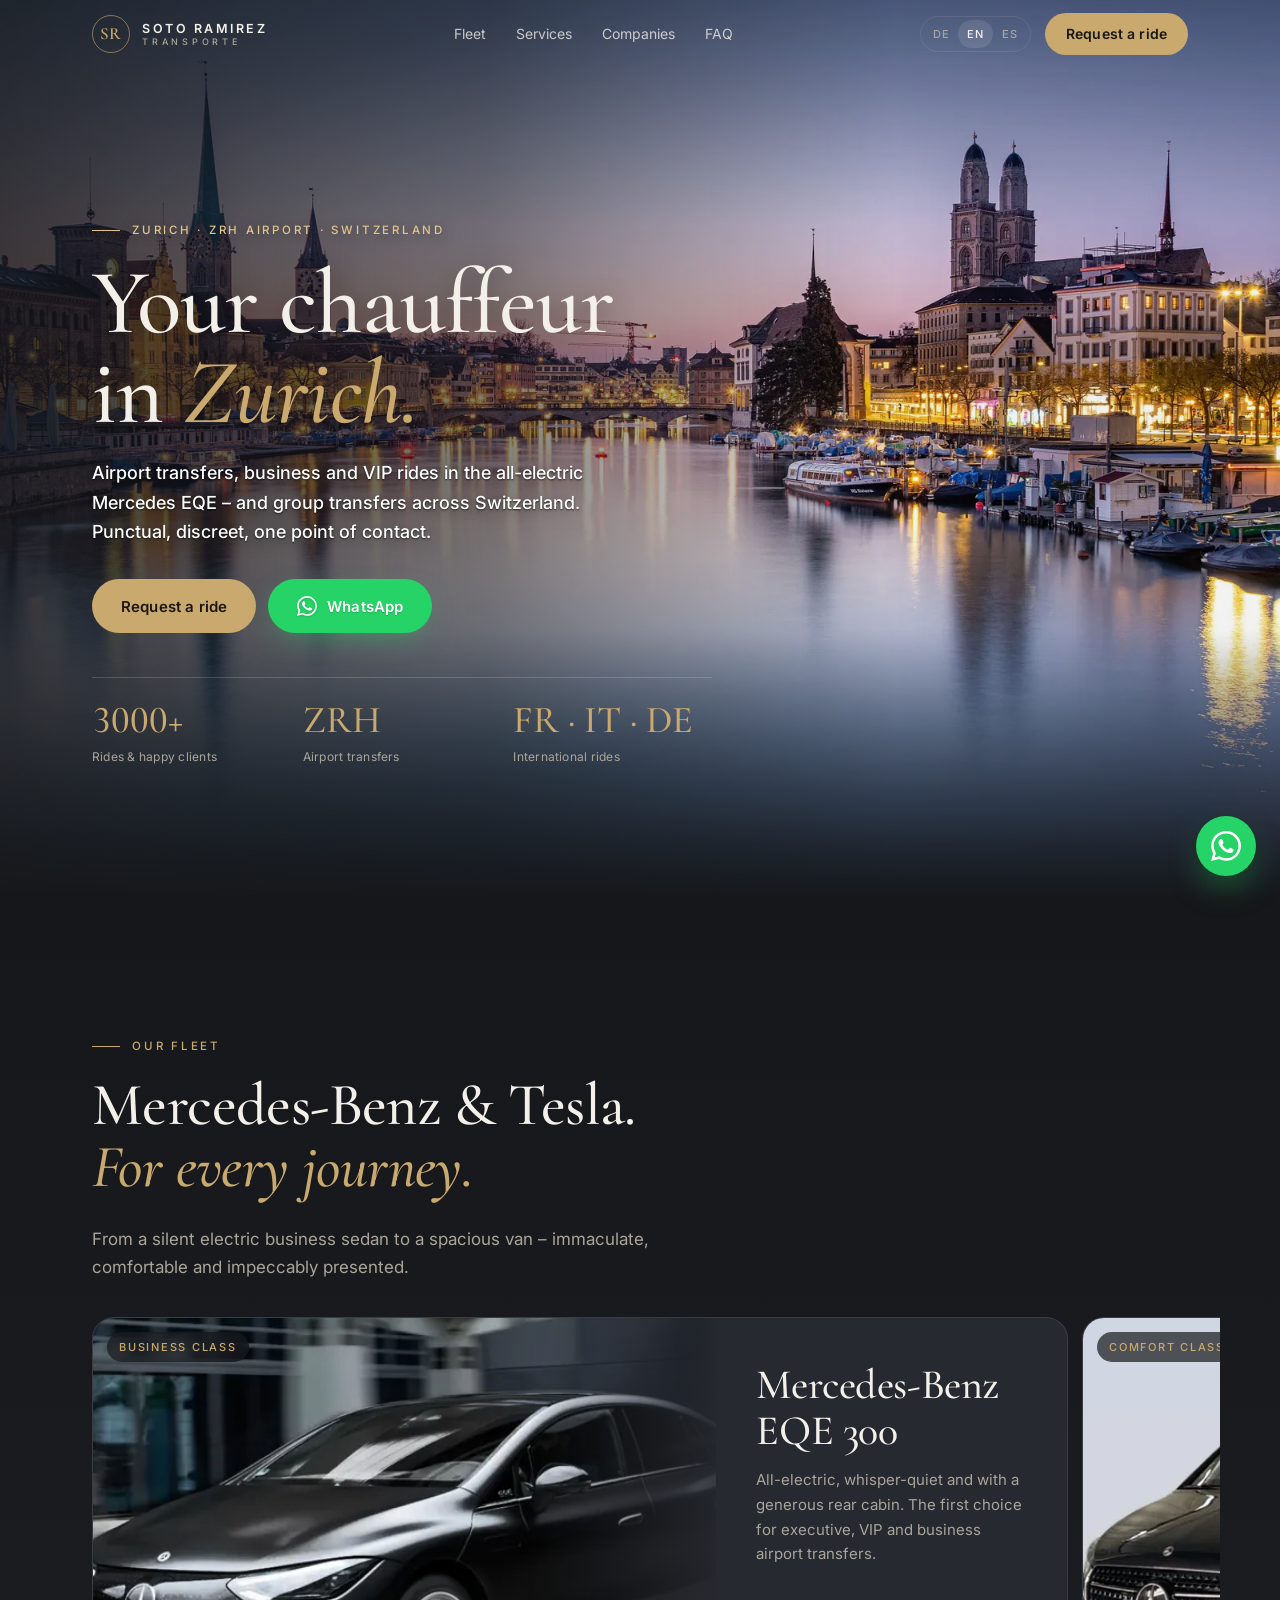
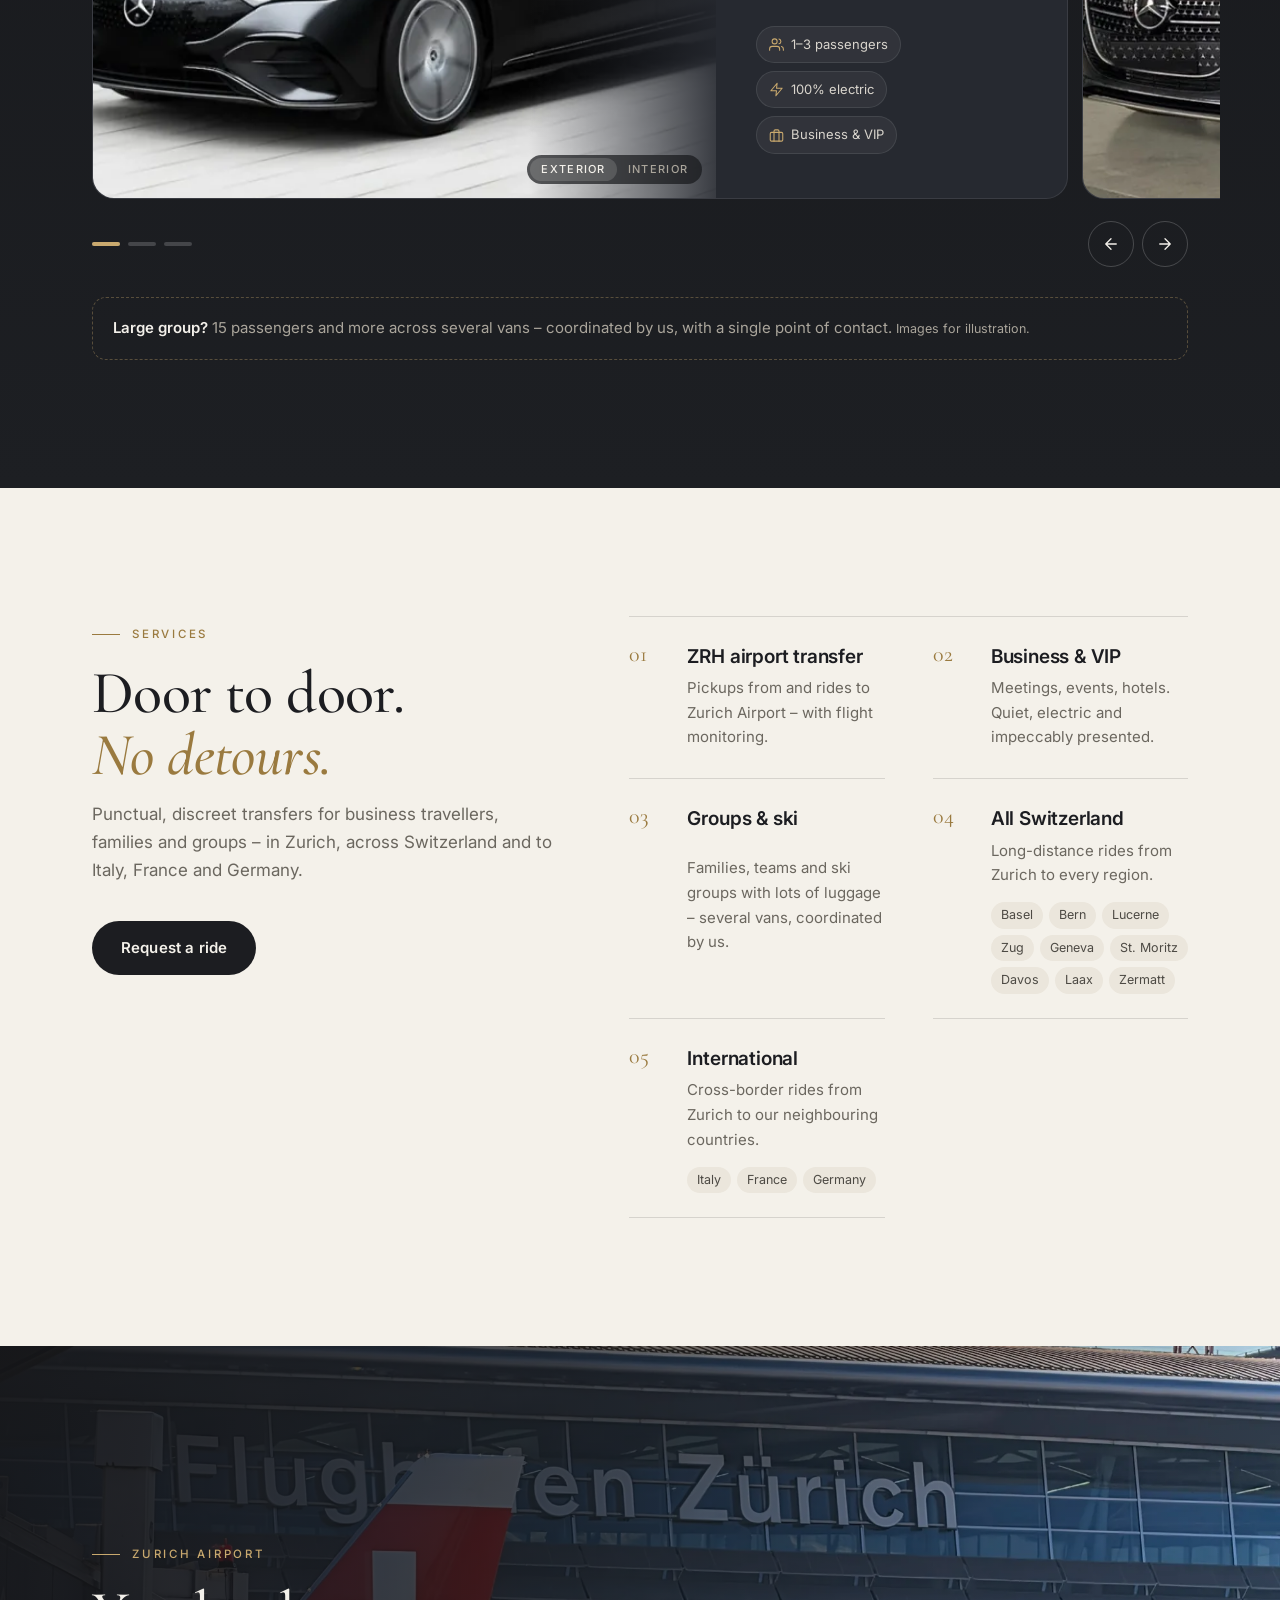
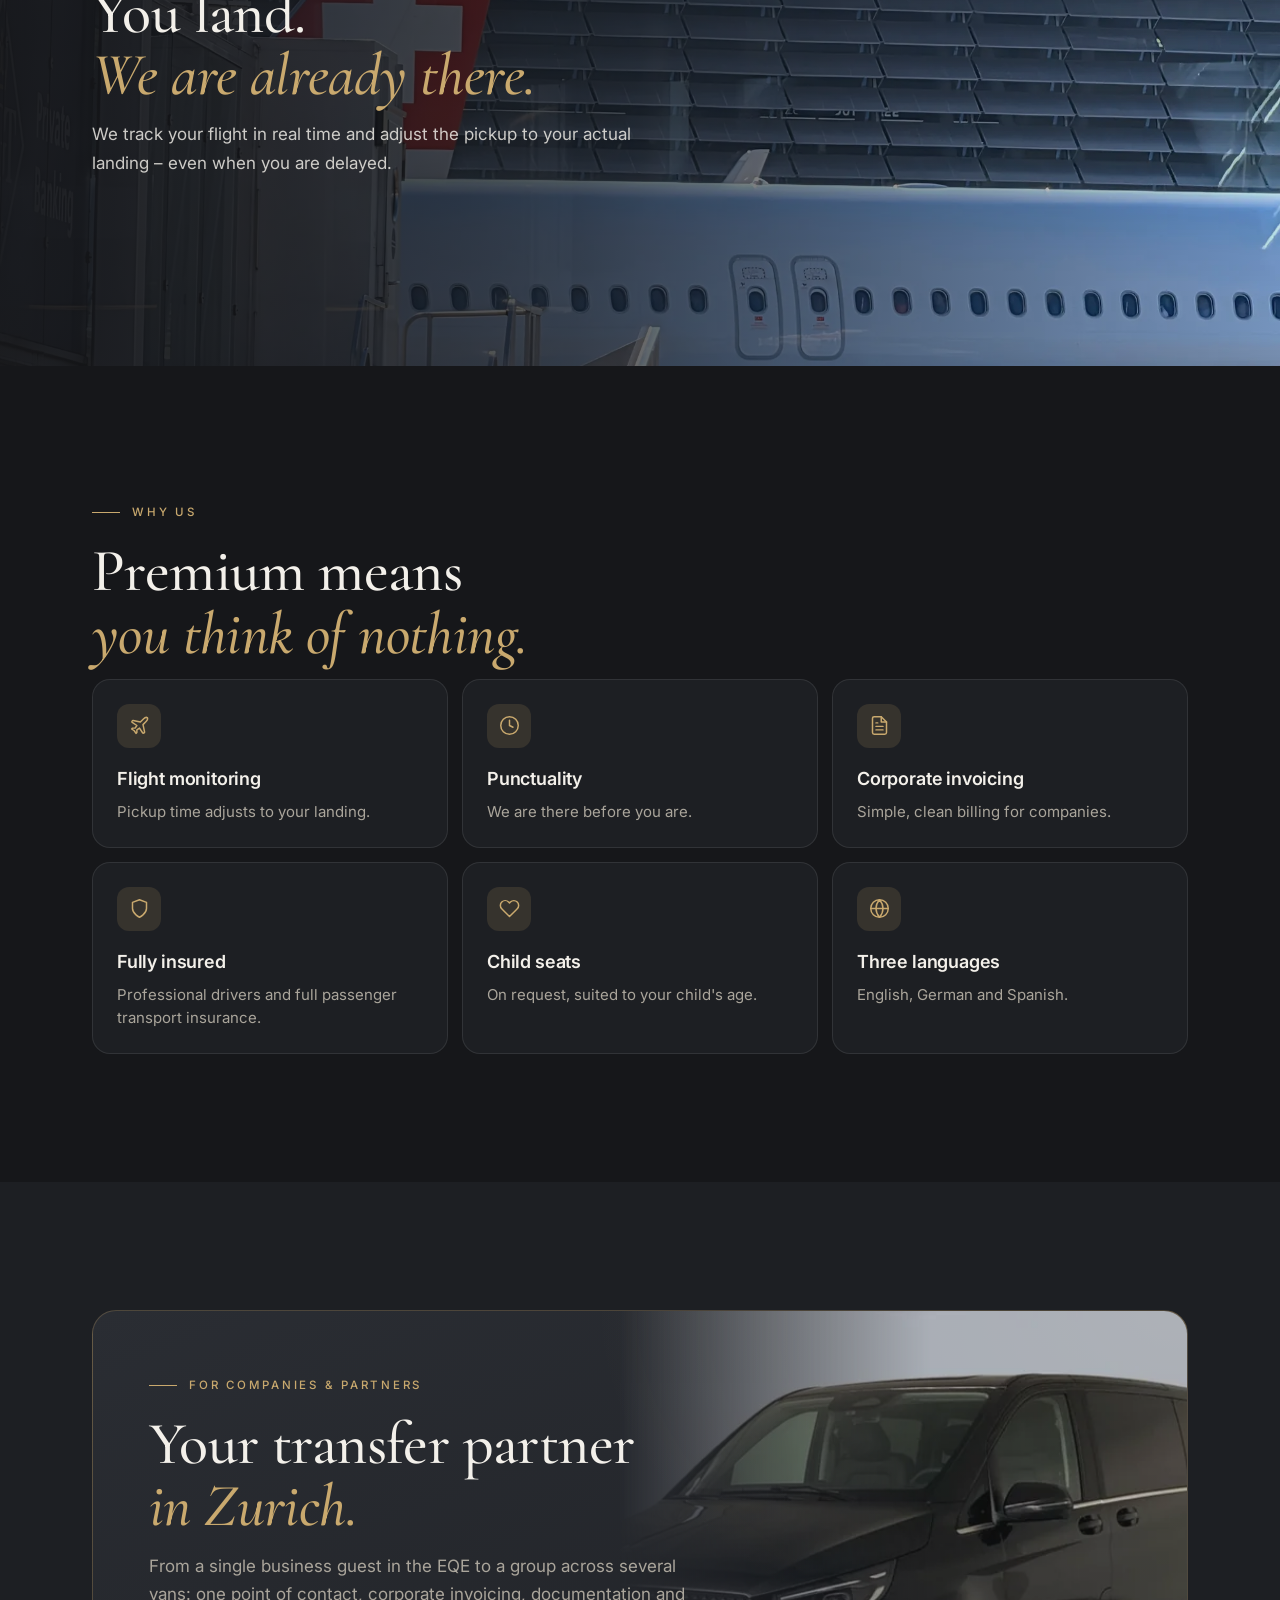
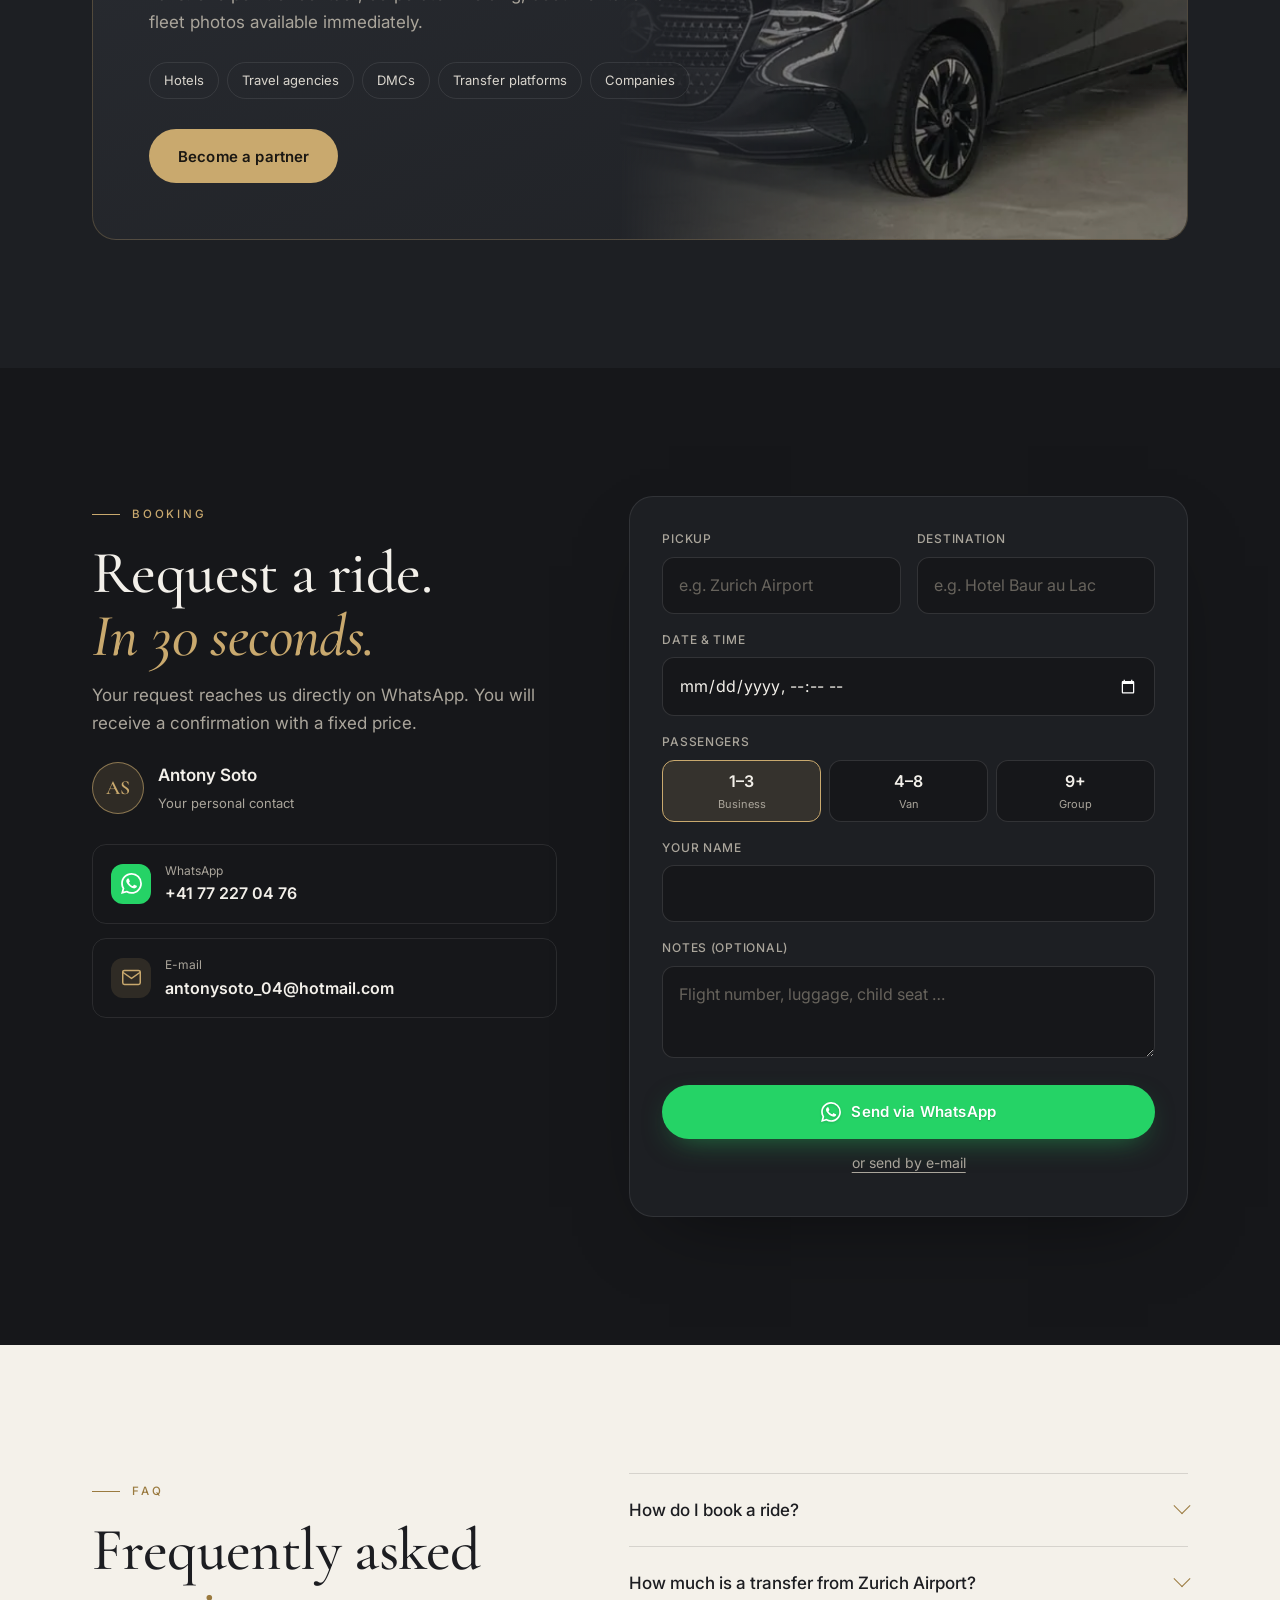
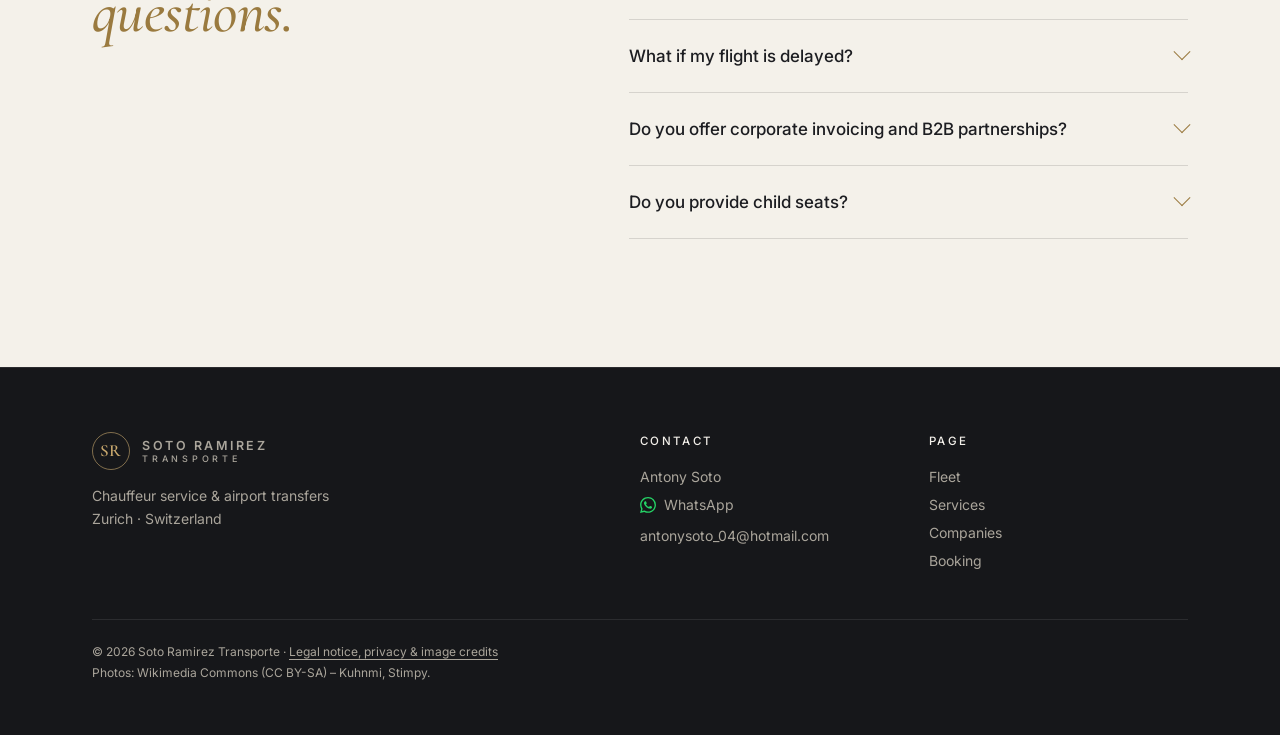
==== commit aed44734: "Añade envío por correo y viajes internacionales (FR · IT · DE) Co-Authored-By: Claude Opus 5.5 <nore" ====
--- a/index.html
+++ b/index.html
@@ -131,7 +131,7 @@
       <ul class="hero-facts stats">
         <li><strong><span data-count="3000">3000</span>+</strong><span>Rides &amp; happy clients</span></li>
         <li><strong>ZRH</strong><span>Airport transfers</span></li>
-        <li><strong>1–15</strong><span>Passengers</span></li>
+        <li><strong translate="no">FR · IT · DE</strong><span>International rides</span></li>
       </ul>
     </div>
   </div>
@@ -300,6 +300,7 @@
         <div class="field full"><label for="f-notes">Notes (optional)</label><textarea id="f-notes" name="notes" data-label="Notes" rows="2" placeholder="Flight number, luggage, child seat …"></textarea></div>
         <div class="full actions">
           <button class="btn btn-wa" type="submit"><svg><use href="#i-wa"/></svg>Send via WhatsApp</button>
+          <button class="link" type="button" id="by-mail">or send by e-mail</button>
         </div>
       </form>
     </div>
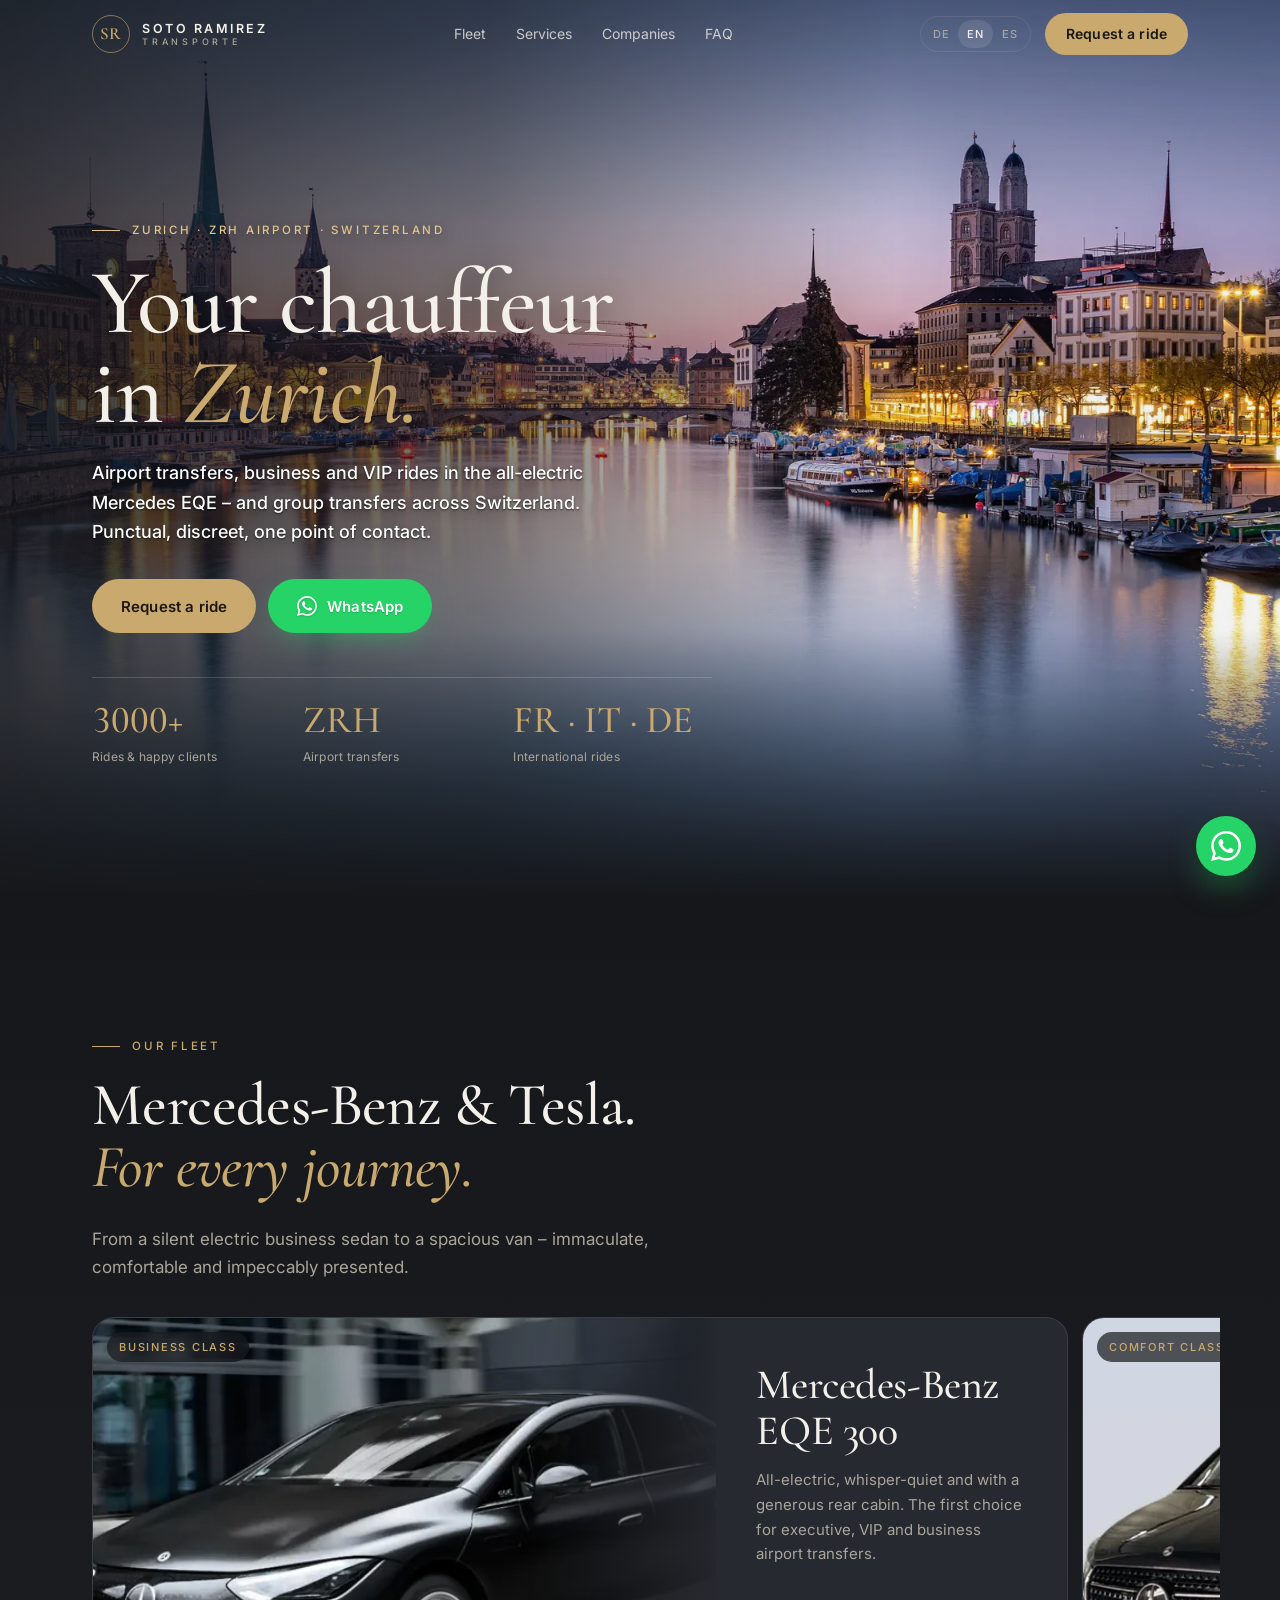
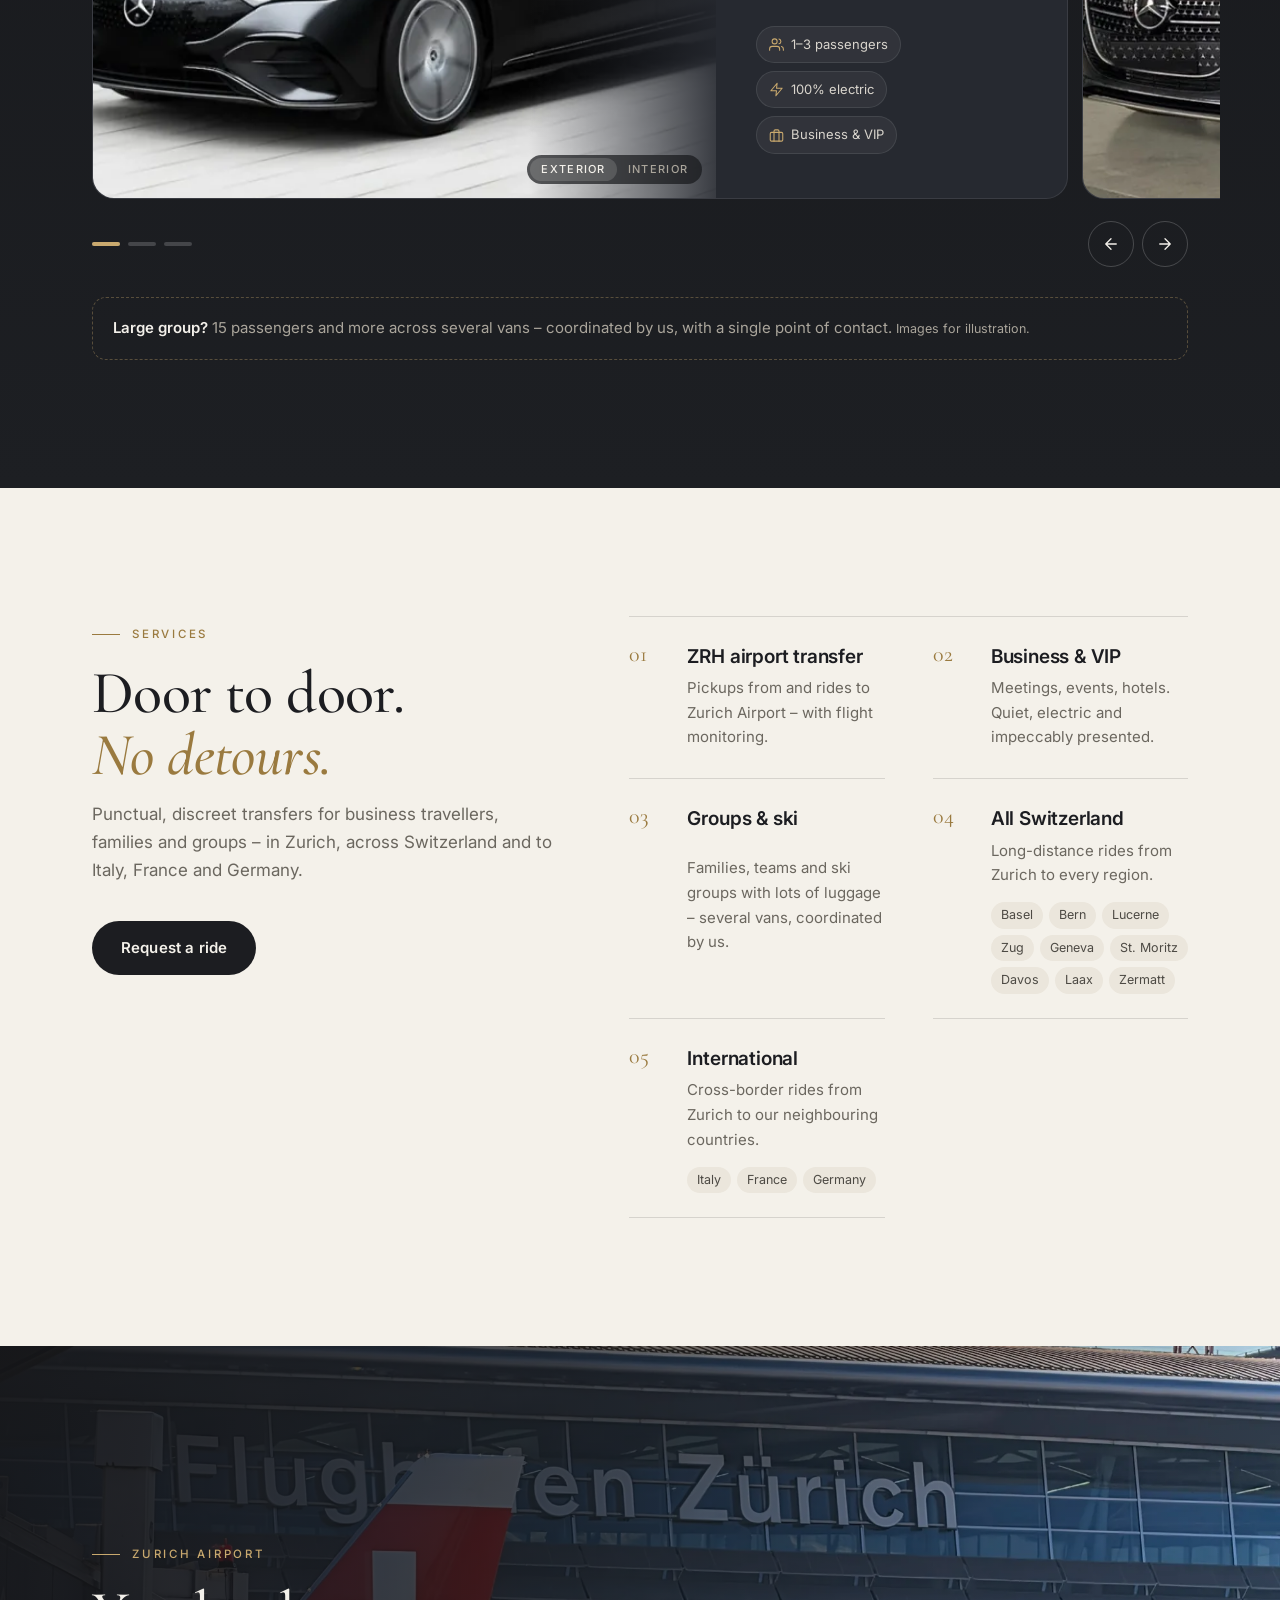
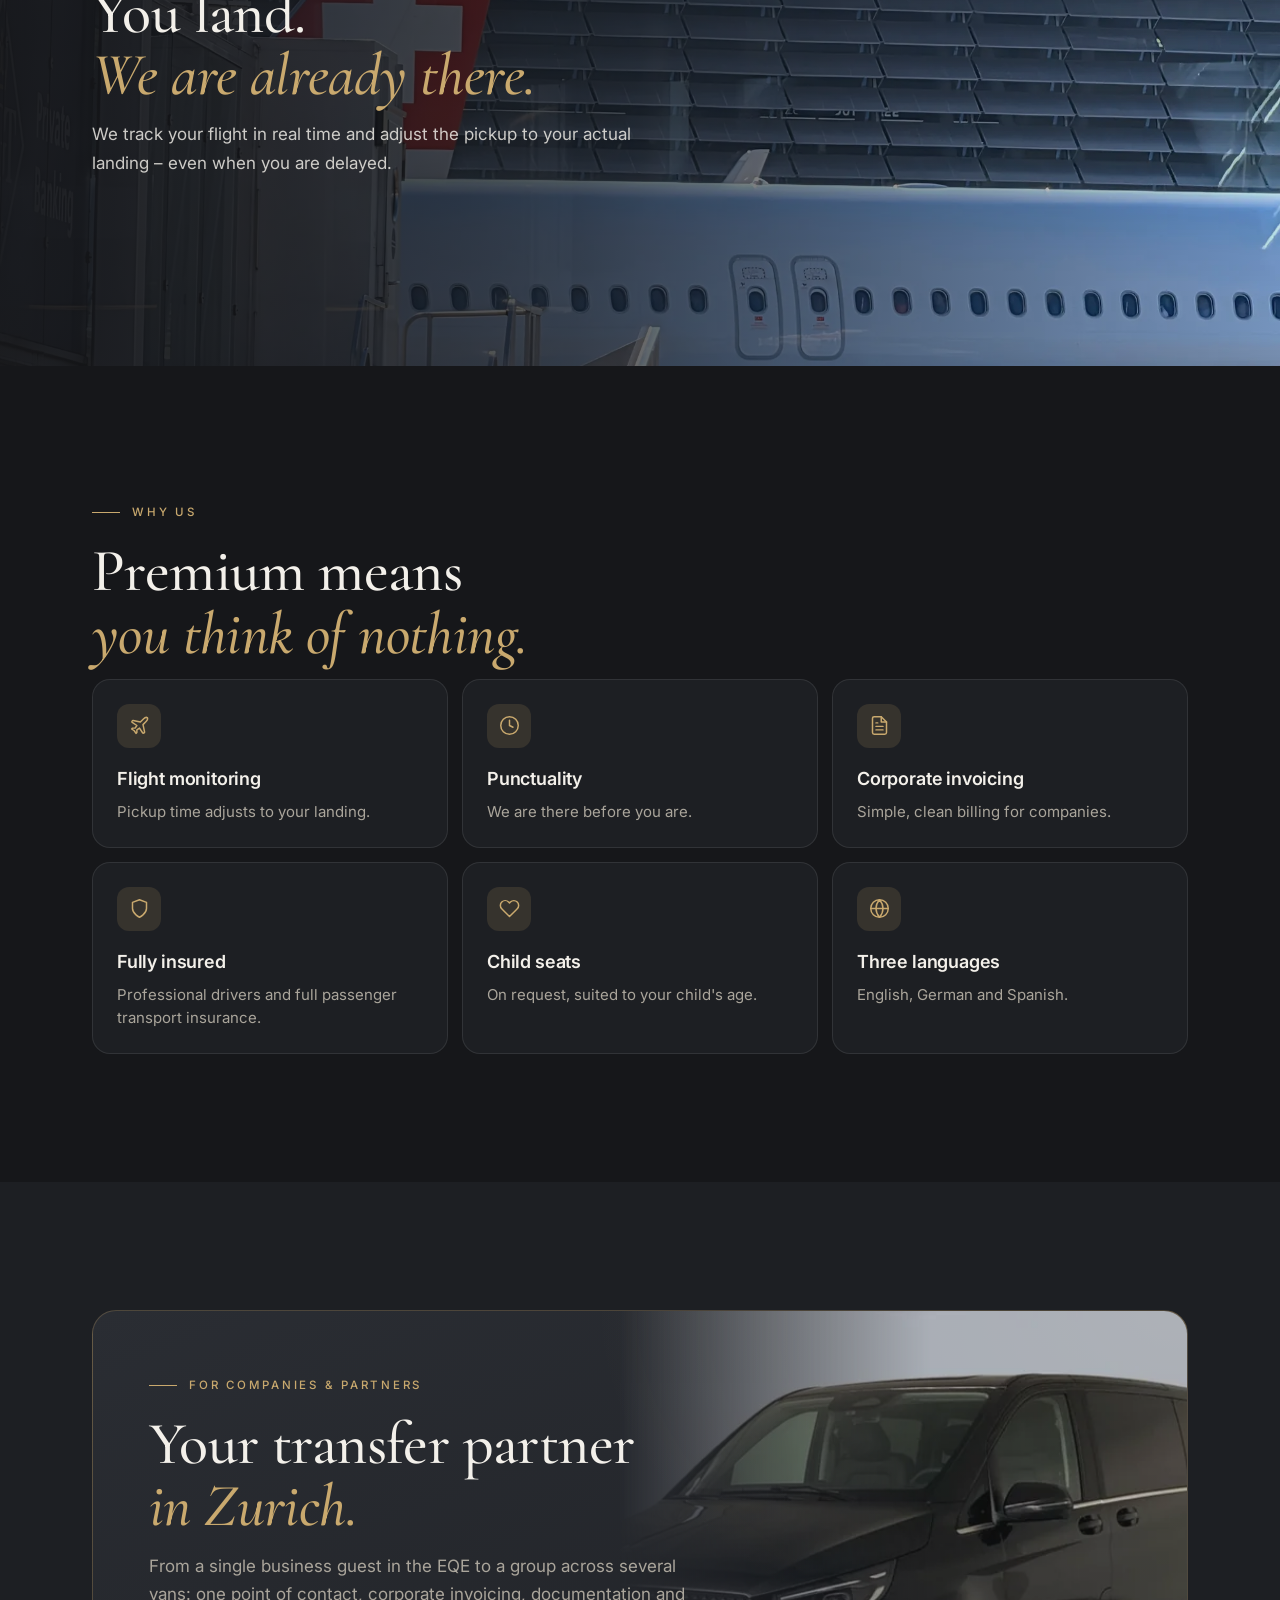
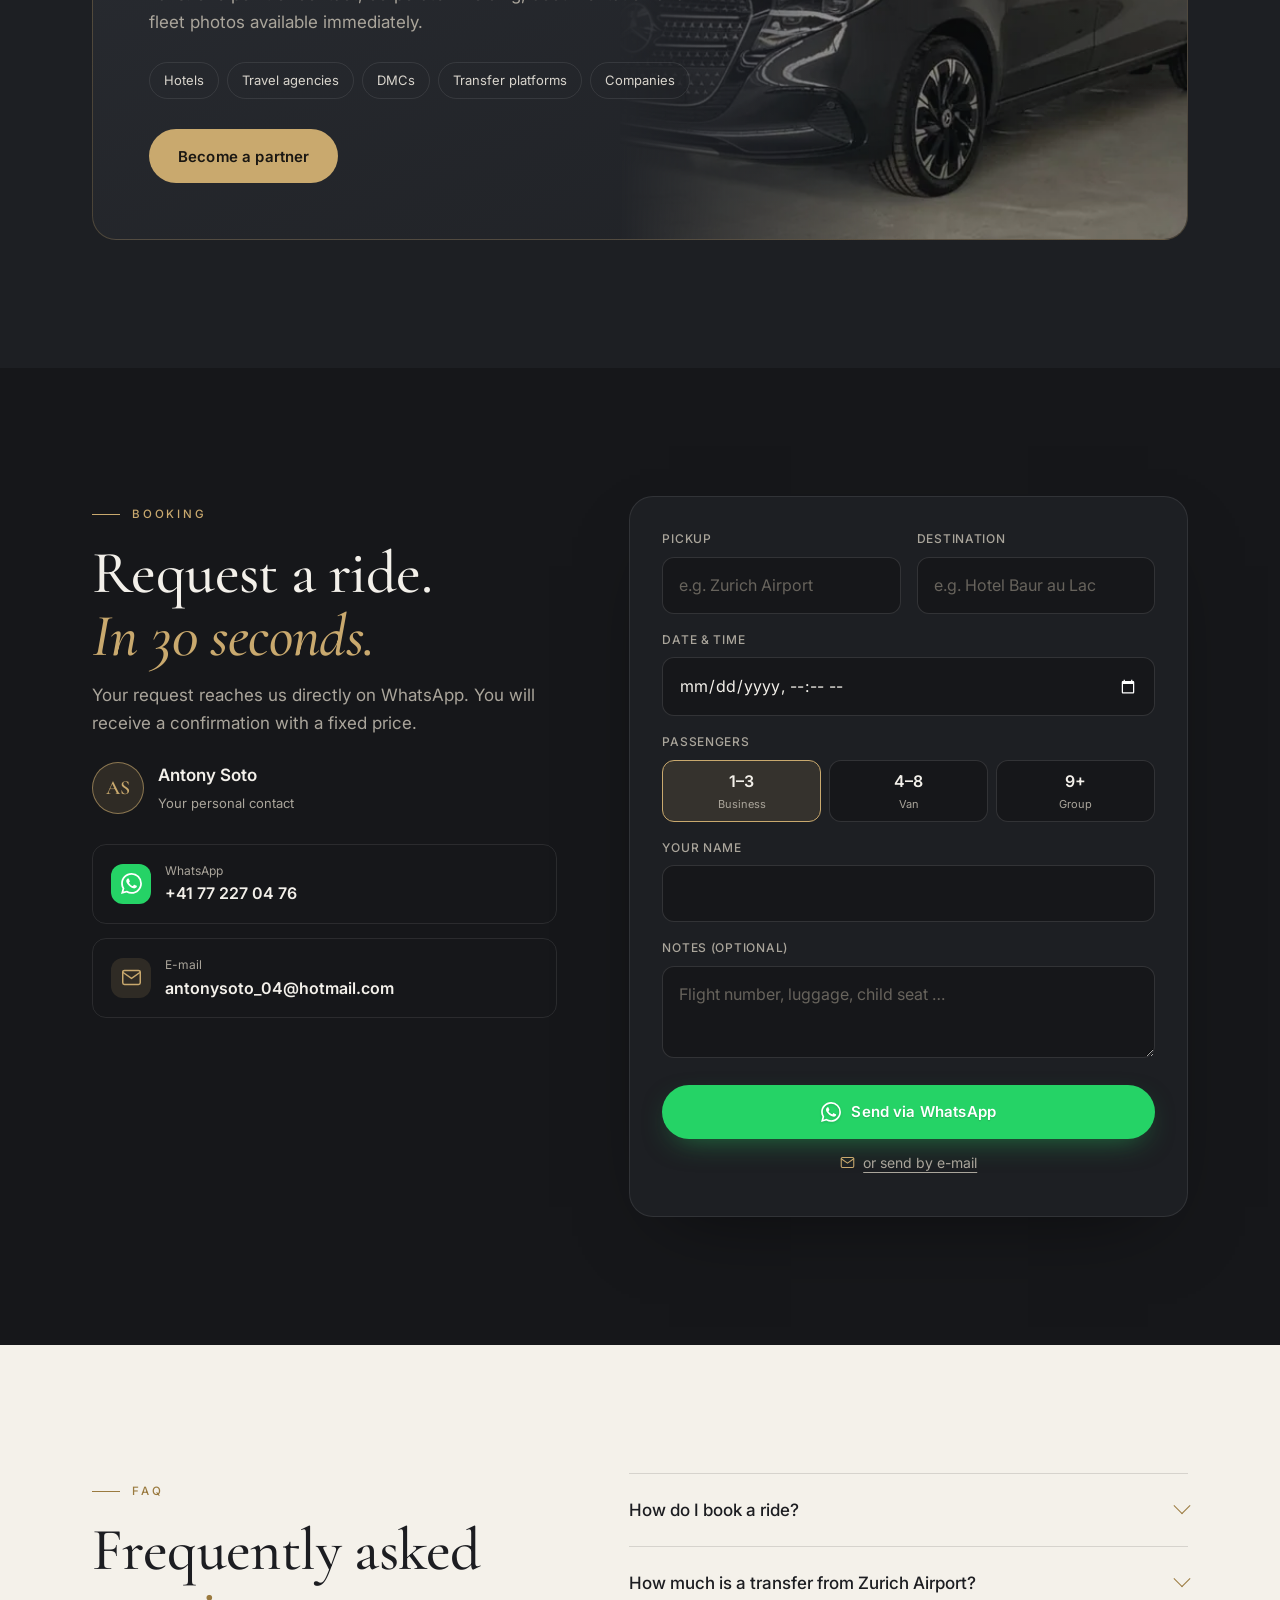
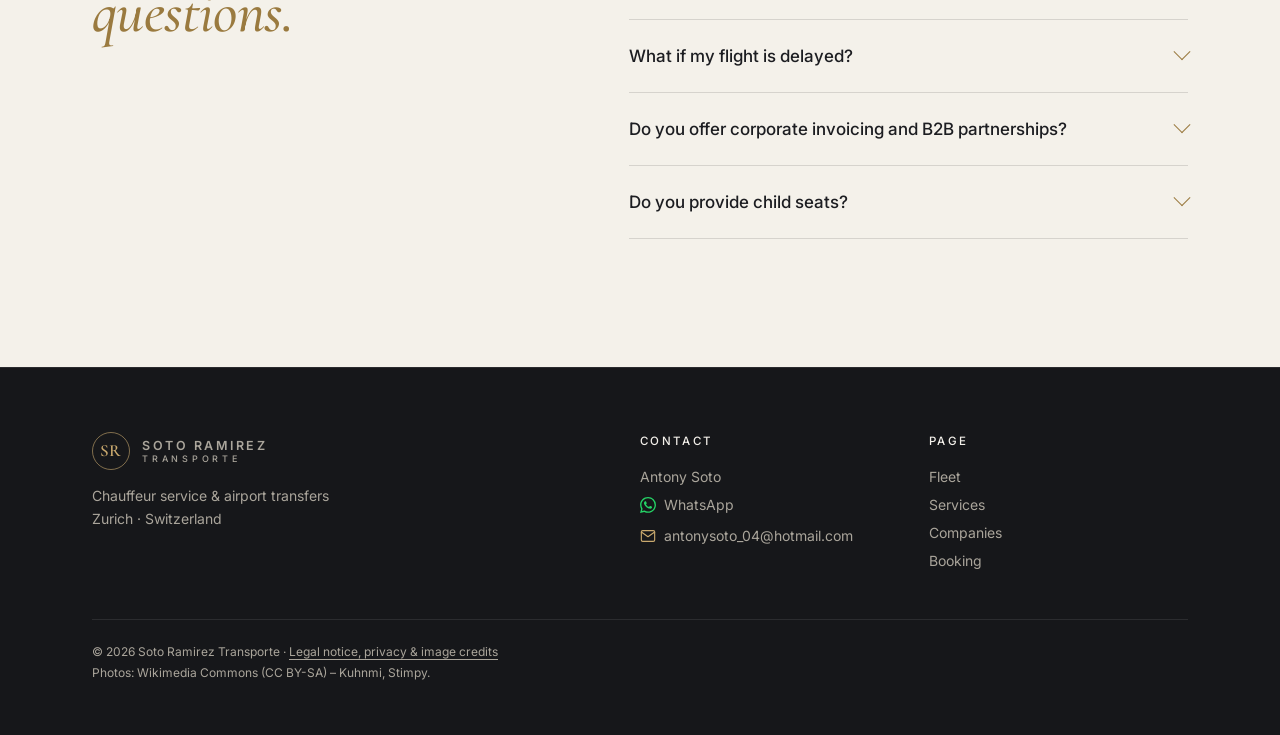
==== commit fa248380: "Icono de correo pequeño en dorado en el formulario y el pie de página Co-Authored-By: Claude Opus 5." ====
--- a/index.html
+++ b/index.html
@@ -24,7 +24,7 @@
 <link rel="preconnect" href="https://fonts.googleapis.com">
 <link rel="preconnect" href="https://fonts.gstatic.com" crossorigin>
 <link rel="stylesheet" href="https://fonts.googleapis.com/css2?family=Cormorant+Garamond:ital,wght@0,500;0,600;1,500&family=Inter:wght@400;500;600&display=swap">
-<link rel="stylesheet" href="assets/styles.css">
+<link rel="stylesheet" href="assets/styles.css?v=2">
 <script>document.documentElement.classList.add('js')</script>
 <script type="application/ld+json">
 {
@@ -300,7 +300,7 @@
         <div class="field full"><label for="f-notes">Notes (optional)</label><textarea id="f-notes" name="notes" data-label="Notes" rows="2" placeholder="Flight number, luggage, child seat …"></textarea></div>
         <div class="full actions">
           <button class="btn btn-wa" type="submit"><svg><use href="#i-wa"/></svg>Send via WhatsApp</button>
-          <button class="link" type="button" id="by-mail">or send by e-mail</button>
+          <button class="link" type="button" id="by-mail"><svg width="15" height="15"><use href="#i-mail"/></svg>or send by e-mail</button>
         </div>
       </form>
     </div>
@@ -335,7 +335,7 @@
         <ul>
           <li translate="no">Antony Soto</li>
           <li><a class="foot-wa" href="https://wa.me/41772270476" target="_blank" rel="noopener"><svg><use href="#i-wa"/></svg>WhatsApp</a></li>
-          <li><a href="mailto:antonysoto_04@hotmail.com" translate="no">antonysoto_04@hotmail.com</a></li>
+          <li><a class="foot-mail" href="mailto:antonysoto_04@hotmail.com" translate="no"><svg width="16" height="16"><use href="#i-mail"/></svg>antonysoto_04@hotmail.com</a></li>
         </ul>
       </div>
       <div>
--- a/assets/styles.css
+++ b/assets/styles.css
@@ -63,6 +63,10 @@
 .foot-wa svg{width:16px;height:16px;color:#25d366}
 .link{background:none;border:0;padding:10px 0;font:inherit;font-size:14px;color:var(--muted);text-decoration:underline;text-underline-offset:4px;cursor:pointer}
 .link:hover{color:var(--text)}
+.link{display:inline-flex;align-items:center;gap:8px}
+.link svg{width:15px;height:15px;color:var(--gold)}
+.foot-mail{display:inline-flex;align-items:center;gap:8px}
+.foot-mail svg{width:16px;height:16px;color:var(--gold)}
 
 /* ---------- Header ---------- */
 .top{position:fixed;inset:0 0 auto;z-index:40;transition:background .35s,border-color .35s,backdrop-filter .35s;border-bottom:1px solid transparent}
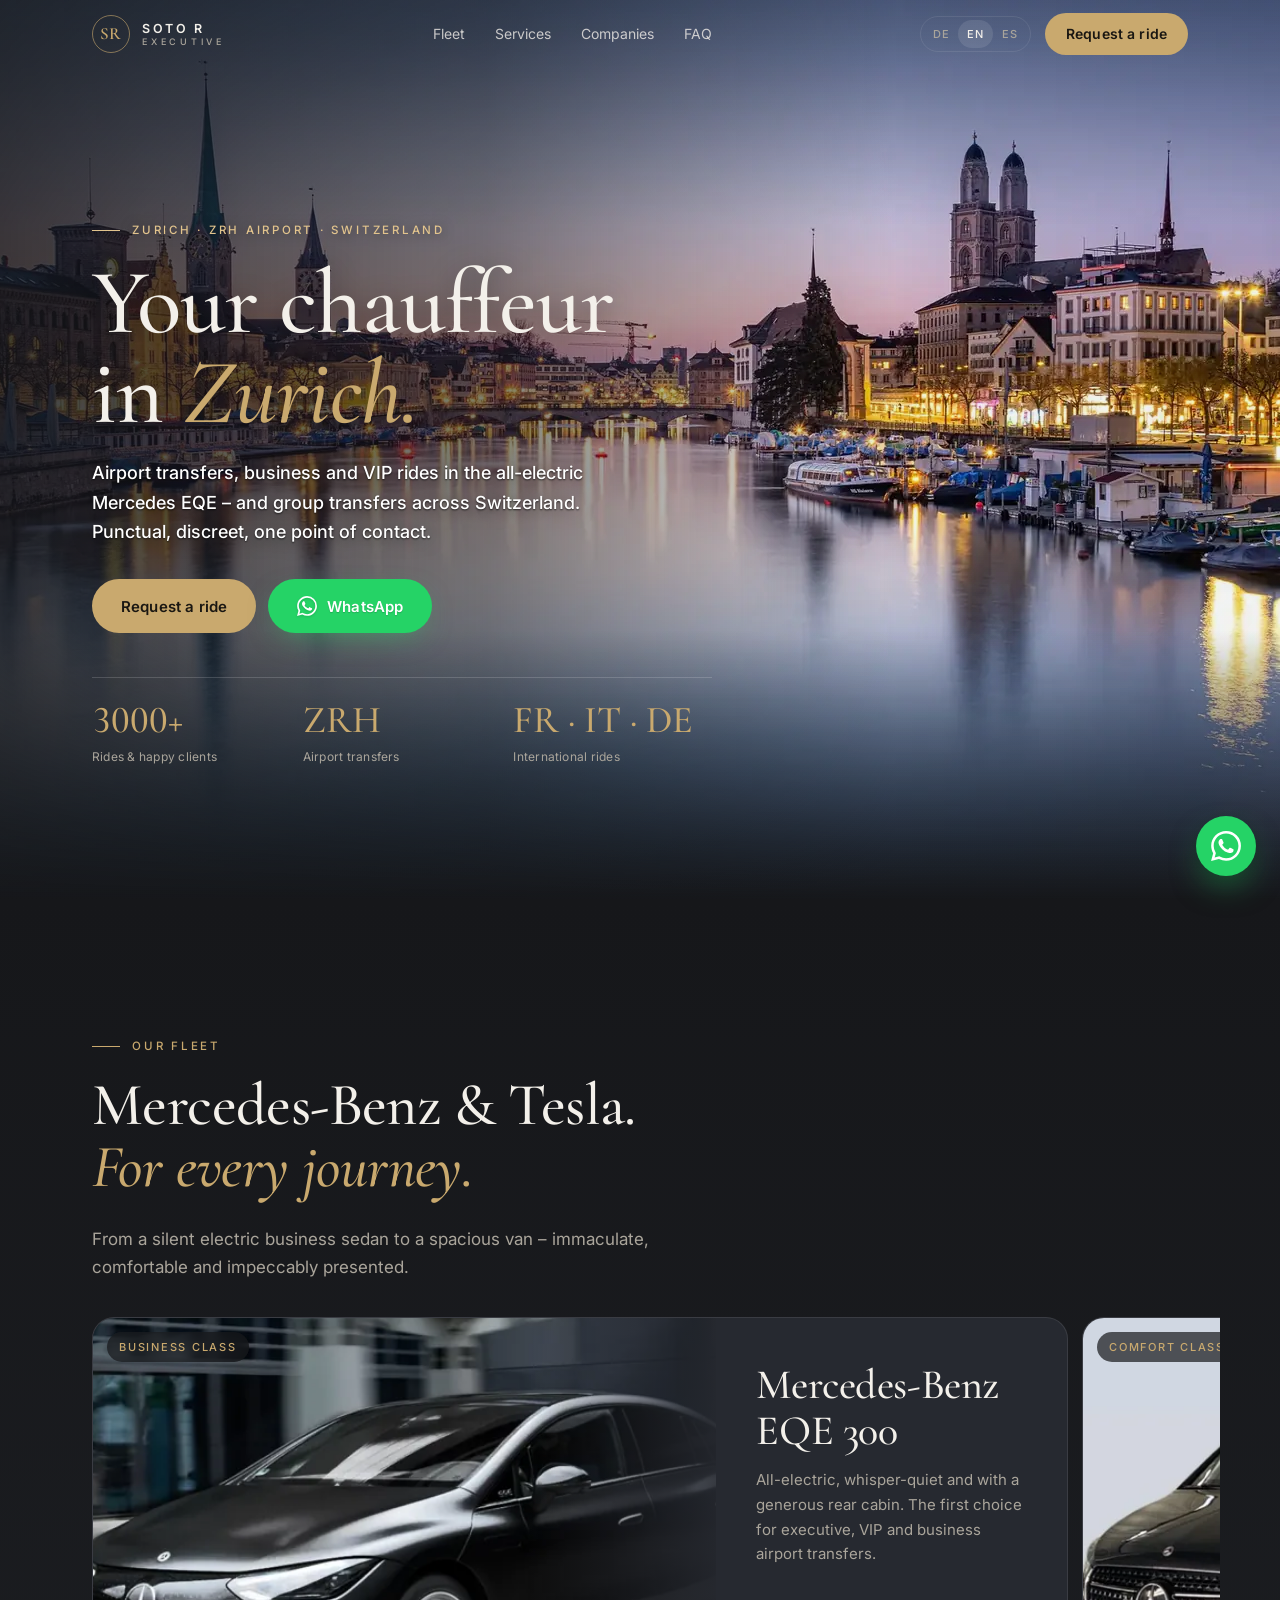
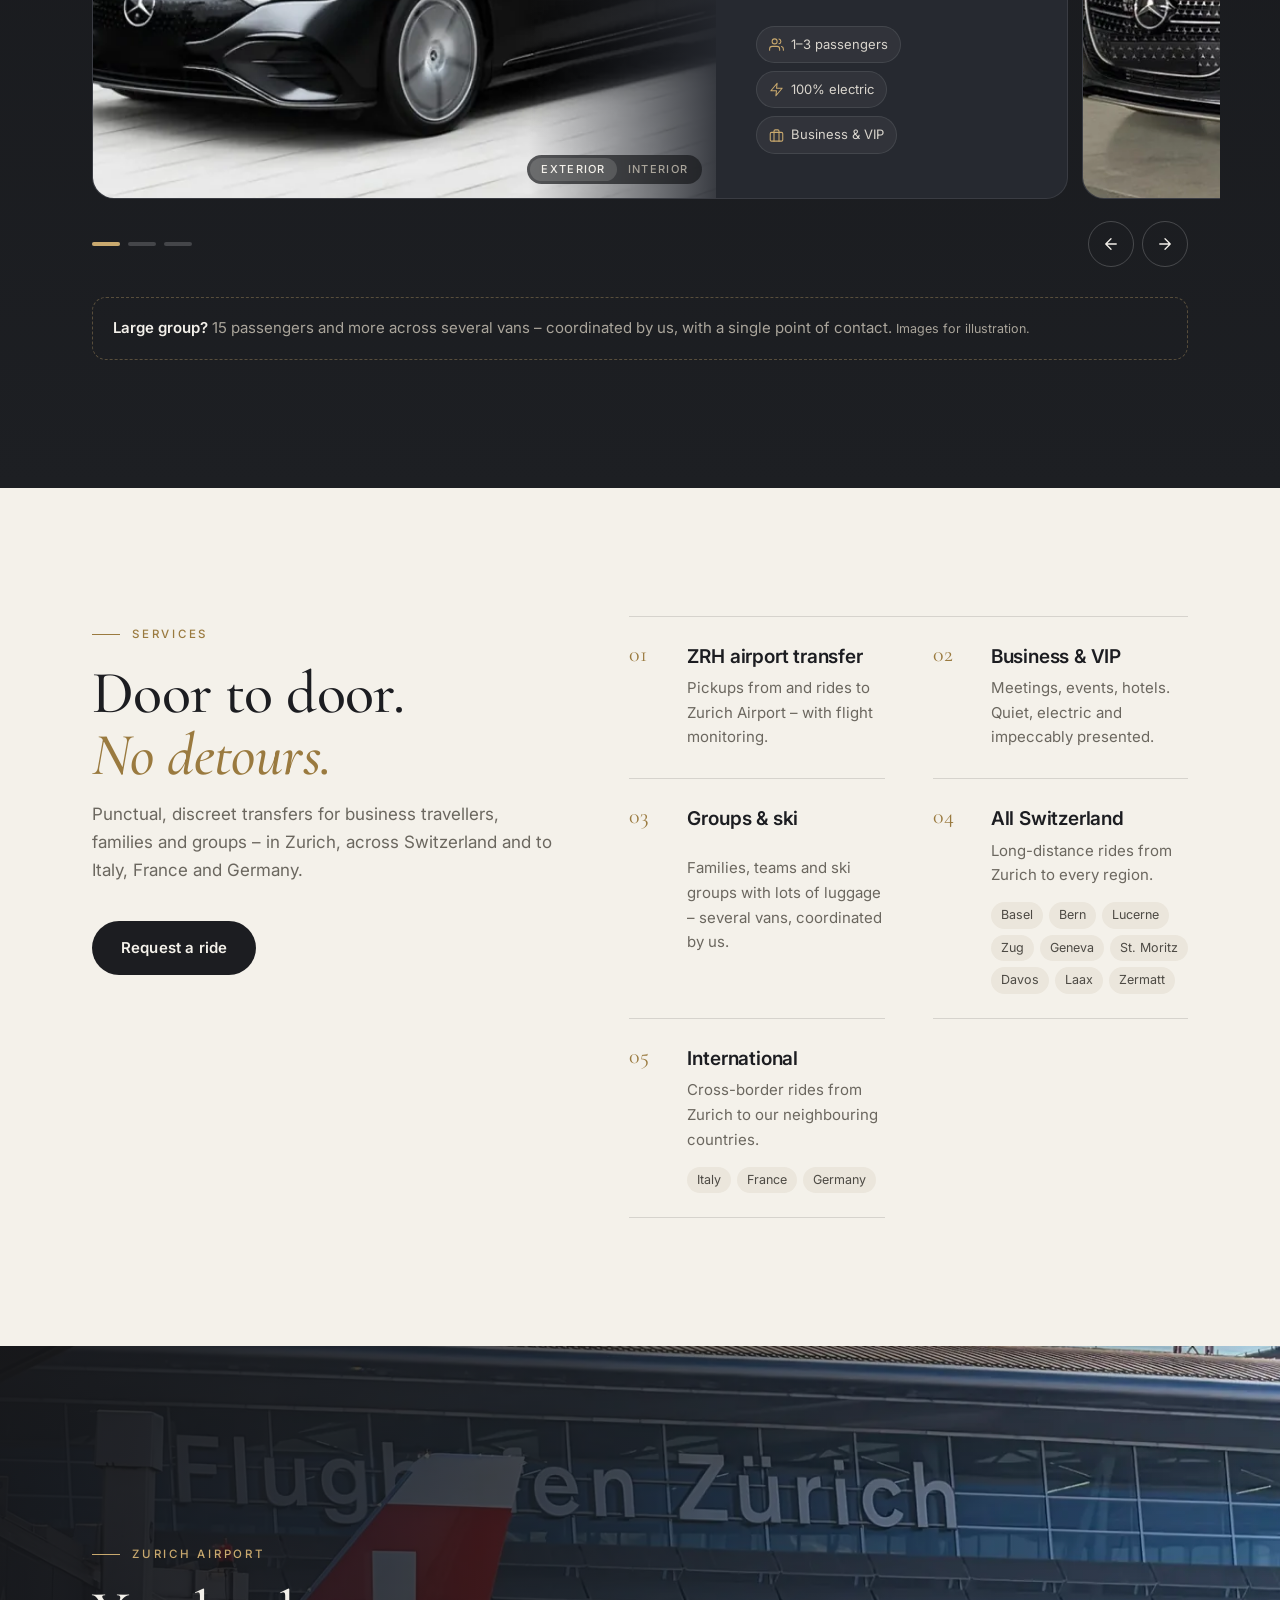
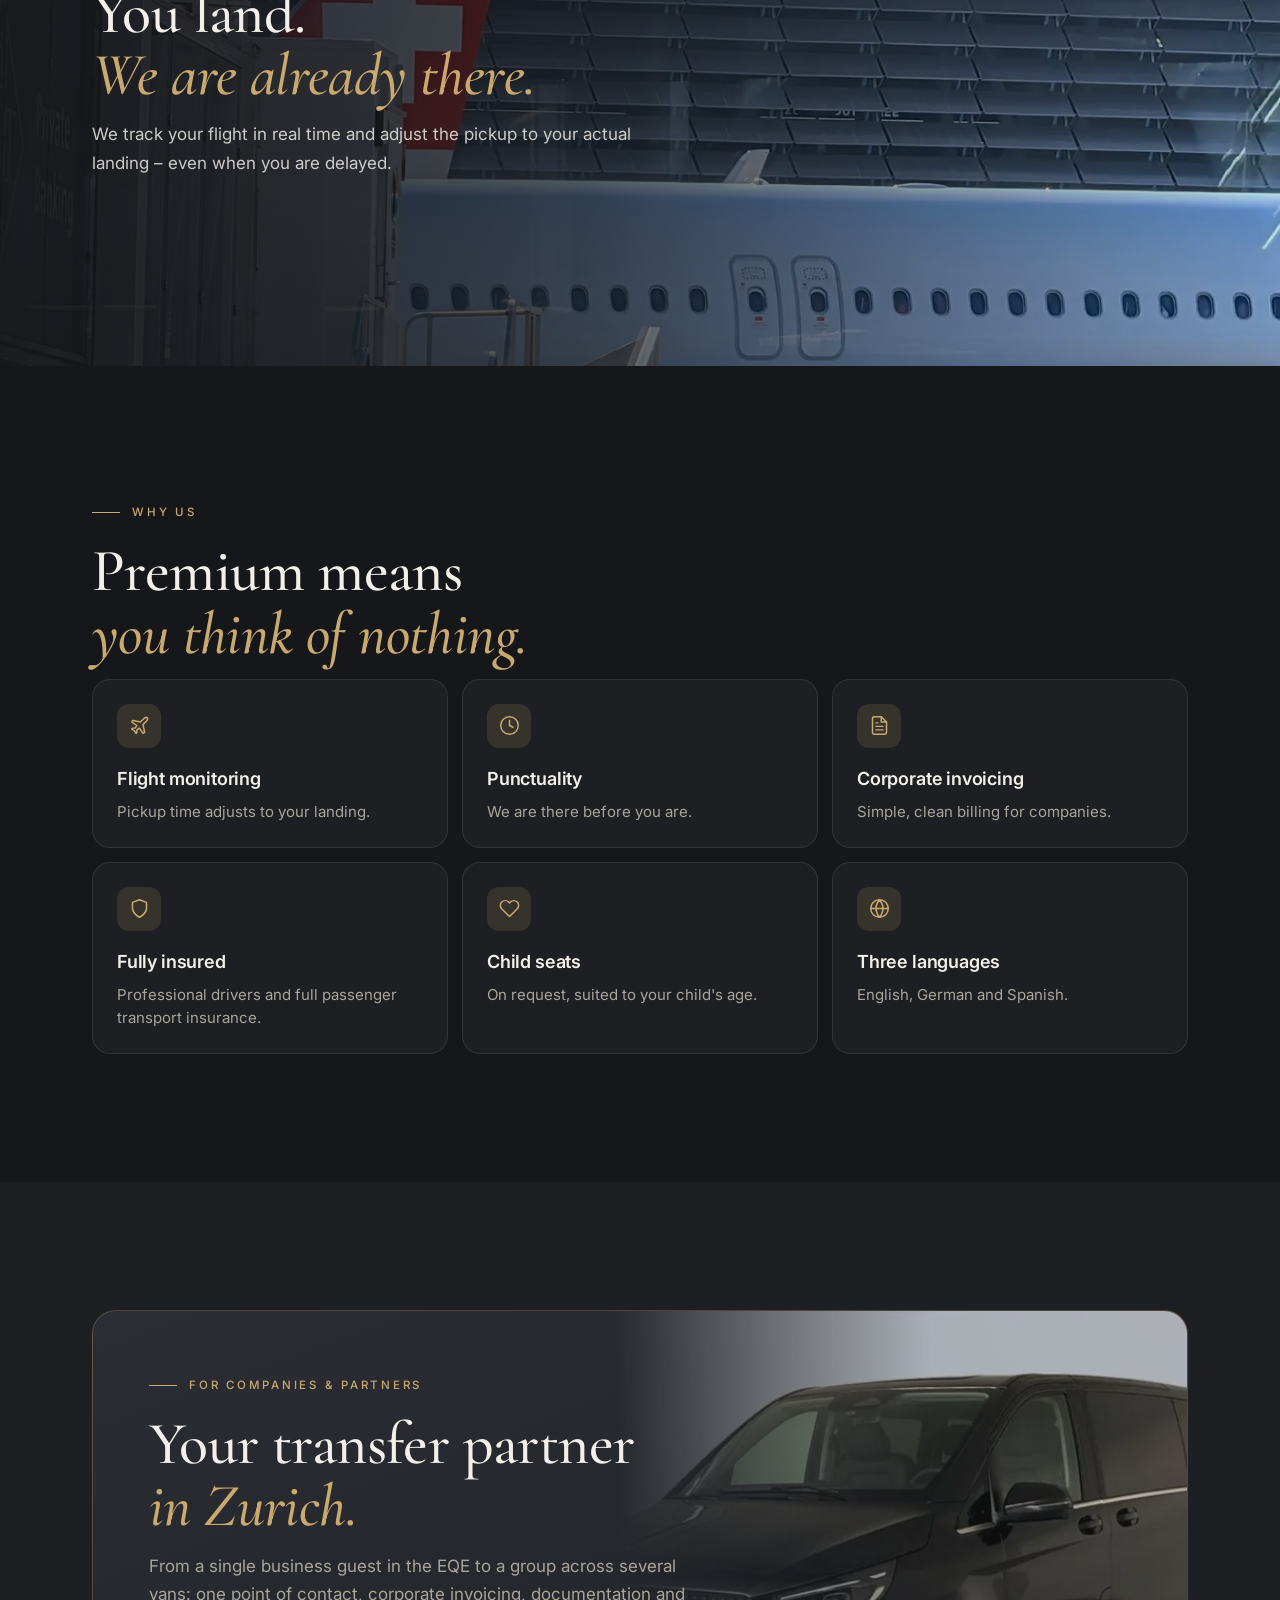
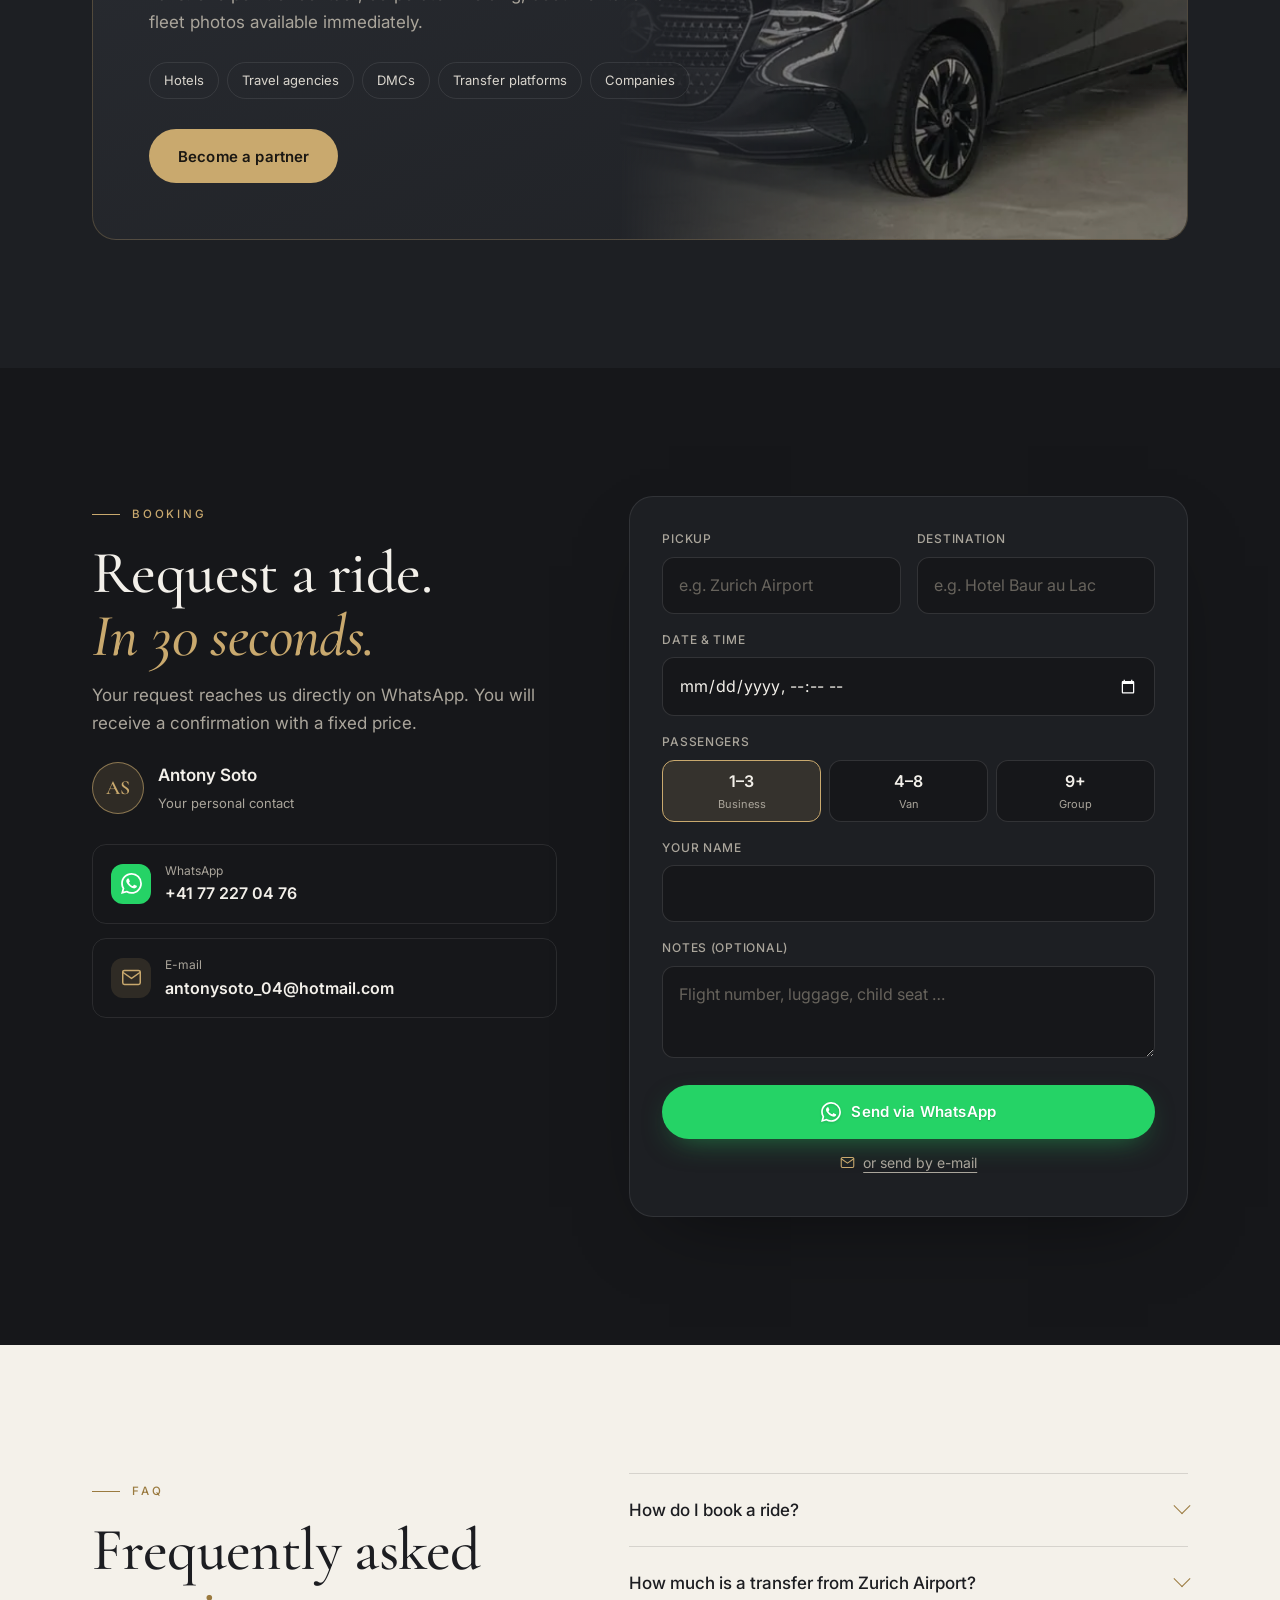
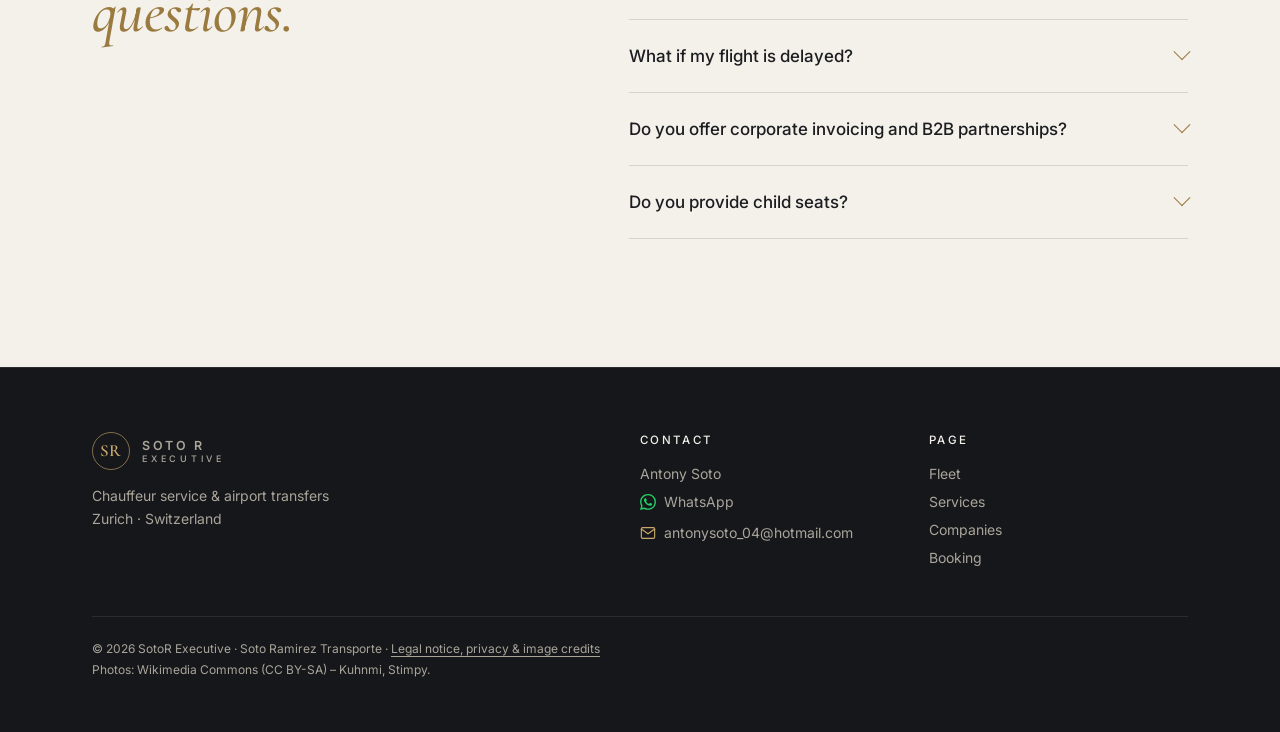
==== commit f594393f: "Cambia la marca de la web a SotoR Executive Nombre comercial SotoR Executive en títulos, logo, Open " ====
--- a/index.html
+++ b/index.html
@@ -3,8 +3,8 @@
 <head>
 <meta charset="utf-8">
 <meta name="viewport" content="width=device-width, initial-scale=1, viewport-fit=cover">
-<title>Chauffeur &amp; Airport Transfer Zurich | Soto Ramirez Transporte</title>
-<meta name="description" content="Premium chauffeur service in Zurich: Zurich Airport (ZRH) transfers, business &amp; VIP rides in the all-electric Mercedes EQE, group and ski transfers by V-Class. All of Switzerland. Request a ride on WhatsApp.">
+<title>Chauffeur &amp; Airport Transfer Zurich | SotoR Executive</title>
+<meta name="description" content="Premium chauffeur in Zurich: ZRH airport transfers, business &amp; VIP rides in the electric Mercedes EQE, group transfers by V-Class. Switzerland &amp; abroad.">
 <meta name="theme-color" content="#16171a">
 <link rel="canonical" href="https://sotorexecutive.ch/">
 <link rel="alternate" hreflang="en" href="https://sotorexecutive.ch/">
@@ -13,18 +13,19 @@
 <link rel="alternate" hreflang="x-default" href="https://sotorexecutive.ch/">
 <meta property="og:type" content="website">
 <meta property="og:locale" content="en_GB">
-<meta property="og:site_name" content="Soto Ramirez Transporte">
+<meta property="og:site_name" content="SotoR Executive">
 <meta property="og:title" content="Chauffeur &amp; Airport Transfer Zurich">
 <meta property="og:description" content="Business, VIP and group transfers from Zurich and ZRH airport – across Switzerland.">
 <meta property="og:url" content="https://sotorexecutive.ch/">
 <meta property="og:image" content="https://sotorexecutive.ch/assets/img/og.jpg">
 <meta name="twitter:card" content="summary_large_image">
 <link rel="icon" href="assets/favicon.svg" type="image/svg+xml">
-<link rel="preload" as="image" href="assets/img/zurich-1200.webp" imagesrcset="assets/img/zurich-1200.webp 1200w, assets/img/zurich-2000.webp 2000w" imagesizes="100vw">
+<link rel="preload" as="image" href="assets/img/zurich-1200.webp" imagesrcset="assets/img/zurich-1200.webp 1200w, assets/img/zurich-1600.webp 1600w, assets/img/zurich-2000.webp 2000w" imagesizes="100vw">
 <link rel="preconnect" href="https://fonts.googleapis.com">
 <link rel="preconnect" href="https://fonts.gstatic.com" crossorigin>
-<link rel="stylesheet" href="https://fonts.googleapis.com/css2?family=Cormorant+Garamond:ital,wght@0,500;0,600;1,500&family=Inter:wght@400;500;600&display=swap">
-<link rel="stylesheet" href="assets/styles.css?v=2">
+<link rel="stylesheet" href="https://fonts.googleapis.com/css2?family=Cormorant+Garamond:ital,wght@0,500;0,600;1,500&family=Inter:wght@400;500;600&display=swap" media="print" onload="this.media='all'">
+<noscript><link rel="stylesheet" href="https://fonts.googleapis.com/css2?family=Cormorant+Garamond:ital,wght@0,500;0,600;1,500&family=Inter:wght@400;500;600&display=swap"></noscript>
+<link rel="stylesheet" href="assets/styles.css?v=4">
 <script>document.documentElement.classList.add('js')</script>
 <script type="application/ld+json">
 {
@@ -33,10 +34,12 @@
     {
       "@type": "LocalBusiness",
       "@id": "https://sotorexecutive.ch/#business",
-      "name": "Soto Ramirez Transporte",
+      "name": "SotoR Executive",
+      "legalName": "Soto Ramirez Transporte",
       "description": "Premium chauffeur service and airport transfers in Zurich and across Switzerland.",
       "url": "https://sotorexecutive.ch/",
       "telephone": "+41772270476",
+      "email": "antonysoto_04@hotmail.com",
       "image": "https://sotorexecutive.ch/assets/img/og.jpg",
       "address": {"@type": "PostalAddress", "addressLocality": "Zürich", "addressRegion": "ZH", "addressCountry": "CH"},
       "geo": {"@type": "GeoCoordinates", "latitude": 47.3769, "longitude": 8.5417},
@@ -97,9 +100,9 @@
 
 <header class="top">
   <div class="wrap">
-    <a class="logo" href="./" aria-label="Soto Ramirez Transporte – Home">
-      <span class="logo-mark" translate="no">SR</span>
-      <span class="logo-text" translate="no">SOTO RAMIREZ<small>TRANSPORTE</small></span>
+    <a class="logo" href="./">
+      <span class="logo-mark" translate="no" aria-hidden="true">SR</span>
+      <span class="logo-text" translate="no">SOTO R<small>EXECUTIVE</small></span>
     </a>
     <ul class="menu">
       <li><a href="#fleet">Fleet</a></li>
@@ -117,7 +120,7 @@
 <main id="main">
   <div class="hero">
     <div class="hero-bg">
-      <img src="assets/img/zurich-1200.webp" srcset="assets/img/zurich-1200.webp 1200w, assets/img/zurich-2000.webp 2000w" sizes="100vw" alt="Zurich at blue hour with the Limmat river, Fraumünster and Grossmünster" fetchpriority="high">
+      <img src="assets/img/zurich-1200.webp" srcset="assets/img/zurich-1200.webp 1200w, assets/img/zurich-1600.webp 1600w, assets/img/zurich-2000.webp 2000w" sizes="100vw" alt="Zurich at blue hour with the Limmat river, Fraumünster and Grossmünster" fetchpriority="high">
     </div>
     <div class="wrap intro">
       <p class="eyebrow">Zurich · ZRH Airport · Switzerland</p>
@@ -151,8 +154,8 @@
           <article class="slide" aria-roledescription="slide" aria-label="1 / 3">
             <div class="slide-img gallery">
               <span class="badge">Business Class</span>
-              <img src="assets/img/eqe-800.webp" srcset="assets/img/eqe-800.webp 800w, assets/img/eqe-1200.webp 1200w" sizes="(min-width:980px) 700px, 90vw" alt="Black Mercedes-Benz EQE 300, all-electric business sedan" loading="lazy" width="1200" height="675">
-              <img src="assets/img/eqe-interior-800.webp" srcset="assets/img/eqe-interior-800.webp 800w, assets/img/eqe-interior-1600.webp 1600w" sizes="(min-width:980px) 700px, 90vw" alt="Mercedes-Benz EQE interior with ambient lighting" loading="lazy" width="1600" height="1067">
+              <img src="assets/img/eqe-800.webp" srcset="assets/img/eqe-600.webp 600w, assets/img/eqe-800.webp 800w, assets/img/eqe-1200.webp 1200w" sizes="(min-width:980px) 700px, 90vw" alt="Black Mercedes-Benz EQE 300, all-electric business sedan" loading="lazy" width="1200" height="675">
+              <img src="assets/img/eqe-interior-800.webp" srcset="assets/img/eqe-interior-600.webp 600w, assets/img/eqe-interior-800.webp 800w, assets/img/eqe-interior-1600.webp 1600w" sizes="(min-width:980px) 700px, 90vw" alt="Mercedes-Benz EQE interior with ambient lighting" loading="lazy" width="1600" height="1067">
               <div class="views" role="group" aria-label="View"><button type="button" aria-pressed="true">Exterior</button><button type="button" aria-pressed="false">Interior</button></div>
             </div>
             <div class="slide-body">
@@ -168,7 +171,7 @@
           <article class="slide" aria-roledescription="slide" aria-label="2 / 3">
             <div class="slide-img">
               <span class="badge">Comfort Class</span>
-              <img src="assets/img/v-klasse-800.webp" srcset="assets/img/v-klasse-800.webp 800w, assets/img/v-klasse-1024.webp 1024w" sizes="(min-width:980px) 700px, 90vw" alt="Black Mercedes-Benz V-Class" loading="lazy" width="1024" height="640">
+              <img src="assets/img/v-klasse-800.webp" srcset="assets/img/v-klasse-600.webp 600w, assets/img/v-klasse-800.webp 800w, assets/img/v-klasse-1024.webp 1024w" sizes="(min-width:980px) 700px, 90vw" alt="Black Mercedes-Benz V-Class" loading="lazy" width="1024" height="640">
             </div>
             <div class="slide-body">
               <h3>Mercedes V-Class</h3>
@@ -231,7 +234,7 @@
 
   <section class="band" aria-labelledby="h-airport">
     <div class="band-inner">
-      <img src="assets/img/flughafen-800.webp" srcset="assets/img/flughafen-800.webp 800w, assets/img/flughafen-2000.webp 2000w" sizes="100vw" alt="Zurich Airport with a Swiss aircraft at the gate" loading="lazy">
+      <img src="assets/img/flughafen-800.webp" srcset="assets/img/flughafen-800.webp 800w, assets/img/flughafen-1400.webp 1400w, assets/img/flughafen-2000.webp 2000w" sizes="100vw" alt="Zurich Airport with a Swiss aircraft at the gate" loading="lazy">
       <div class="wrap reveal">
         <p class="eyebrow">Zurich Airport</p>
         <h2 id="h-airport">You land.<br><em>We are already there.</em></h2>
@@ -262,7 +265,7 @@
   <section class="b2b" id="partners" aria-labelledby="h-b2b">
     <div class="wrap">
       <div class="b2b-card reveal">
-        <img class="b2b-img" src="assets/img/v-klasse-800.webp" alt="" loading="lazy">
+        <img class="b2b-img" src="assets/img/v-klasse-800.webp" srcset="assets/img/v-klasse-600.webp 600w, assets/img/v-klasse-800.webp 800w, assets/img/v-klasse-1024.webp 1024w" sizes="52vw" alt="" loading="lazy">
         <p class="eyebrow">For companies &amp; partners</p>
         <h2 id="h-b2b">Your transfer partner<br><em>in Zurich.</em></h2>
         <p class="sub">From a single business guest in the EQE to a group across several vans: one point of contact, corporate invoicing, documentation and fleet photos available immediately.</p>
@@ -327,11 +330,11 @@
   <div class="wrap">
     <div class="foot">
       <div>
-        <a class="logo" href="./"><span class="logo-mark" translate="no">SR</span><span class="logo-text" translate="no">SOTO RAMIREZ<small>TRANSPORTE</small></span></a>
+        <a class="logo" href="./"><span class="logo-mark" translate="no">SR</span><span class="logo-text" translate="no">SOTO R<small>EXECUTIVE</small></span></a>
         <p>Chauffeur service &amp; airport transfers<br>Zurich · Switzerland</p>
       </div>
       <div>
-        <h4>Contact</h4>
+        <h2>Contact</h2>
         <ul>
           <li translate="no">Antony Soto</li>
           <li><a class="foot-wa" href="https://wa.me/41772270476" target="_blank" rel="noopener"><svg><use href="#i-wa"/></svg>WhatsApp</a></li>
@@ -339,7 +342,7 @@
         </ul>
       </div>
       <div>
-        <h4>Page</h4>
+        <h2>Page</h2>
         <ul>
           <li><a href="#fleet">Fleet</a></li>
           <li><a href="#services">Services</a></li>
@@ -348,7 +351,7 @@
         </ul>
       </div>
     </div>
-    <p class="legal">© 2026 Soto Ramirez Transporte · <a href="impressum.html">Legal notice, privacy &amp; image credits</a><br>Photos: Wikimedia Commons (CC BY-SA) – Kuhnmi, Stimpy.</p>
+    <p class="legal">© 2026 SotoR Executive · Soto Ramirez Transporte · <a href="impressum.html">Legal notice, privacy &amp; image credits</a><br>Photos: Wikimedia Commons (CC BY-SA) – Kuhnmi, Stimpy.</p>
   </div>
 </footer>
 
--- a/assets/styles.css
+++ b/assets/styles.css
@@ -1,4 +1,4 @@
-/* Soto Ramirez Transporte — mobile first */
+/* SotoR Executive — mobile first */
 *,*::before,*::after{box-sizing:border-box}
 :root{
   --ink:#16171a;          /* graphite, not pure black */
@@ -99,7 +99,7 @@
 .hero .lead{margin:0 0 32px;max-width:30em;font-size:18px;font-weight:500;color:#fff;text-shadow:0 1px 2px rgba(0,0,0,.7),0 2px 18px rgba(0,0,0,.55)}
 .cta{display:grid;gap:12px}
 .hero-facts{display:grid;grid-template-columns:repeat(3,1fr);gap:12px;margin:44px 0 0;padding:22px 0 0;border-top:1px solid rgba(255,255,255,.16);list-style:none}
-.hero-facts strong{display:block;font-family:var(--serif);font-size:24px;font-weight:500;line-height:1.1}
+.hero-facts strong{display:block;font-family:var(--serif);font-size:24px;font-weight:500;line-height:1.1;white-space:nowrap}
 .hero-facts span{font-size:12px;color:var(--muted);letter-spacing:.02em}
 .stats strong{font-size:30px;color:var(--gold);font-variant-numeric:lining-nums tabular-nums}
 .stats strong span{font:inherit;color:inherit;letter-spacing:0}
@@ -249,7 +249,7 @@
 .foot{display:grid;grid-template-columns:1fr 1fr;gap:30px}
 .foot>:first-child{grid-column:1/-1}
 .foot p{margin:14px 0 0}
-footer h4{margin:0 0 12px;font-size:11.5px;font-weight:500;letter-spacing:.2em;text-transform:uppercase;color:var(--text)}
+footer h2{margin:0 0 12px;font-family:var(--sans);line-height:1.4;font-size:11.5px;font-weight:500;letter-spacing:.2em;text-transform:uppercase;color:var(--text)}
 footer ul{margin:0;padding:0;list-style:none;line-height:2}
 footer a{text-decoration:none}
 footer a:hover{color:var(--text)}
